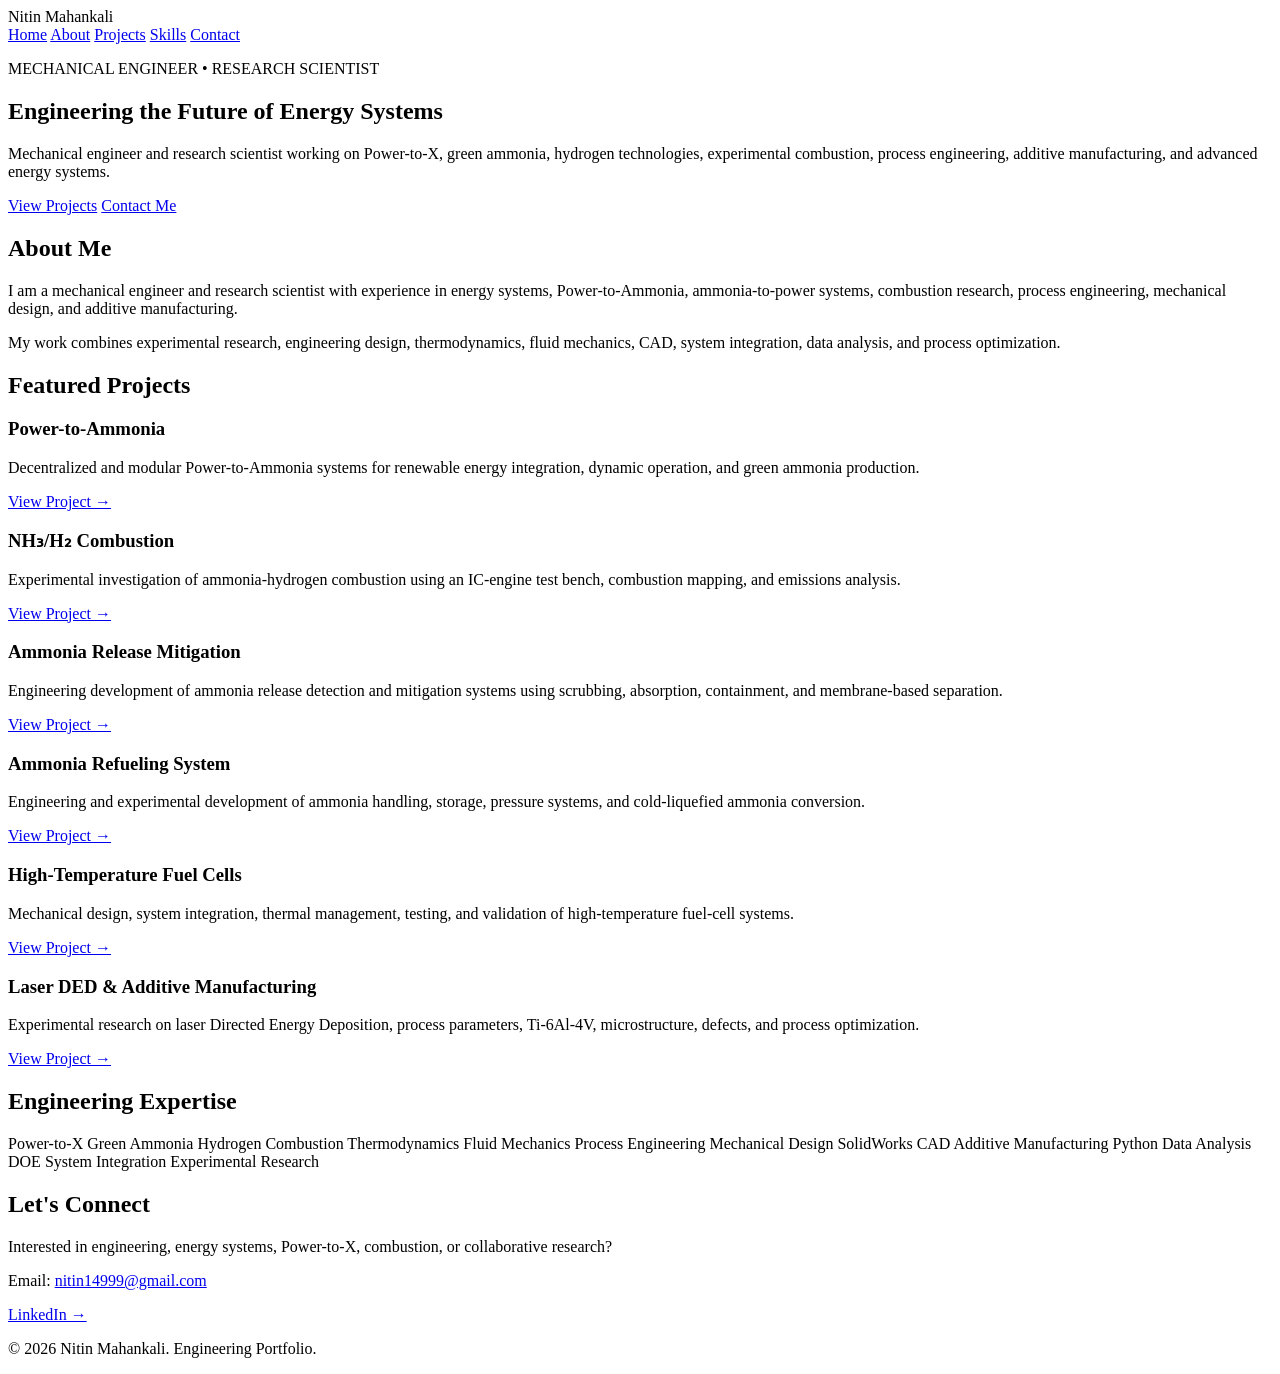
==== index.html @ 30c25d81 "Create index.html for personal engineering portfolio This HTML file serves as a personal portfolio f" ====
<!DOCTYPE html>
<html lang="en">
<head>
    <meta charset="UTF-8">
    <meta name="viewport" content="width=device-width, initial-scale=1.0">

    <title>Nitin Mahankali | Mechanical Engineer</title>

    <link rel="stylesheet" href="style.css">
</head>

<body>

    <!-- Navigation -->
    <nav>
        <div class="logo">Nitin Mahankali</div>

        <div class="nav-links">
            <a href="#home">Home</a>
            <a href="#about">About</a>
            <a href="#projects">Projects</a>
            <a href="#skills">Skills</a>
            <a href="#contact">Contact</a>
        </div>
    </nav>


    <!-- Hero Section -->
    <section id="home" class="hero">

        <div class="hero-text">

            <p class="subtitle">MECHANICAL ENGINEER • RESEARCH SCIENTIST</p>

            <h1>
                Engineering the Future of
                <span>Energy Systems</span>
            </h1>

            <p class="intro">
                Mechanical engineer and research scientist working on
                Power-to-X, green ammonia, hydrogen technologies,
                experimental combustion, process engineering,
                additive manufacturing, and advanced energy systems.
            </p>

            <div class="buttons">
                <a href="#projects" class="button">View Projects</a>
                <a href="#contact" class="button secondary">Contact Me</a>
            </div>

        </div>

    </section>


    <!-- About -->
    <section id="about">

        <h2>About Me</h2>

        <p>
            I am a mechanical engineer and research scientist with
            experience in energy systems, Power-to-Ammonia,
            ammonia-to-power systems, combustion research,
            process engineering, mechanical design, and additive
            manufacturing.
        </p>

        <p>
            My work combines experimental research, engineering
            design, thermodynamics, fluid mechanics, CAD,
            system integration, data analysis, and process
            optimization.
        </p>

    </section>


    <!-- Projects -->
    <section id="projects">

        <h2>Featured Projects</h2>

        <div class="projects-grid">

            <div class="project-card">

                <h3>Power-to-Ammonia</h3>

                <p>
                    Decentralized and modular Power-to-Ammonia
                    systems for renewable energy integration,
                    dynamic operation, and green ammonia production.
                </p>

                <a href="#">View Project →</a>

            </div>


            <div class="project-card">

                <h3>NH₃/H₂ Combustion</h3>

                <p>
                    Experimental investigation of ammonia-hydrogen
                    combustion using an IC-engine test bench,
                    combustion mapping, and emissions analysis.
                </p>

                <a href="#">View Project →</a>

            </div>


            <div class="project-card">

                <h3>Ammonia Release Mitigation</h3>

                <p>
                    Engineering development of ammonia release
                    detection and mitigation systems using
                    scrubbing, absorption, containment, and
                    membrane-based separation.
                </p>

                <a href="#">View Project →</a>

            </div>


            <div class="project-card">

                <h3>Ammonia Refueling System</h3>

                <p>
                    Engineering and experimental development of
                    ammonia handling, storage, pressure systems,
                    and cold-liquefied ammonia conversion.
                </p>

                <a href="#">View Project →</a>

            </div>


            <div class="project-card">

                <h3>High-Temperature Fuel Cells</h3>

                <p>
                    Mechanical design, system integration,
                    thermal management, testing, and validation
                    of high-temperature fuel-cell systems.
                </p>

                <a href="#">View Project →</a>

            </div>


            <div class="project-card">

                <h3>Laser DED & Additive Manufacturing</h3>

                <p>
                    Experimental research on laser Directed Energy
                    Deposition, process parameters, Ti-6Al-4V,
                    microstructure, defects, and process optimization.
                </p>

                <a href="#">View Project →</a>

            </div>

        </div>

    </section>


    <!-- Skills -->
    <section id="skills">

        <h2>Engineering Expertise</h2>

        <div class="skills">

            <span>Power-to-X</span>
            <span>Green Ammonia</span>
            <span>Hydrogen</span>
            <span>Combustion</span>
            <span>Thermodynamics</span>
            <span>Fluid Mechanics</span>
            <span>Process Engineering</span>
            <span>Mechanical Design</span>
            <span>SolidWorks</span>
            <span>CAD</span>
            <span>Additive Manufacturing</span>
            <span>Python</span>
            <span>Data Analysis</span>
            <span>DOE</span>
            <span>System Integration</span>
            <span>Experimental Research</span>

        </div>

    </section>


    <!-- Contact -->
    <section id="contact">

        <h2>Let's Connect</h2>

        <p>
            Interested in engineering, energy systems,
            Power-to-X, combustion, or collaborative research?
        </p>

        <p>
            Email:
            <a href="mailto:nitin14999@gmail.com">
                nitin14999@gmail.com
            </a>
        </p>

        <p>
            <a href="https://www.linkedin.com/" target="_blank">
                LinkedIn →
            </a>
        </p>

    </section>


    <!-- Footer -->
    <footer>

        <p>
            © 2026 Nitin Mahankali. Engineering Portfolio.
        </p>

    </footer>

</body>
</html>
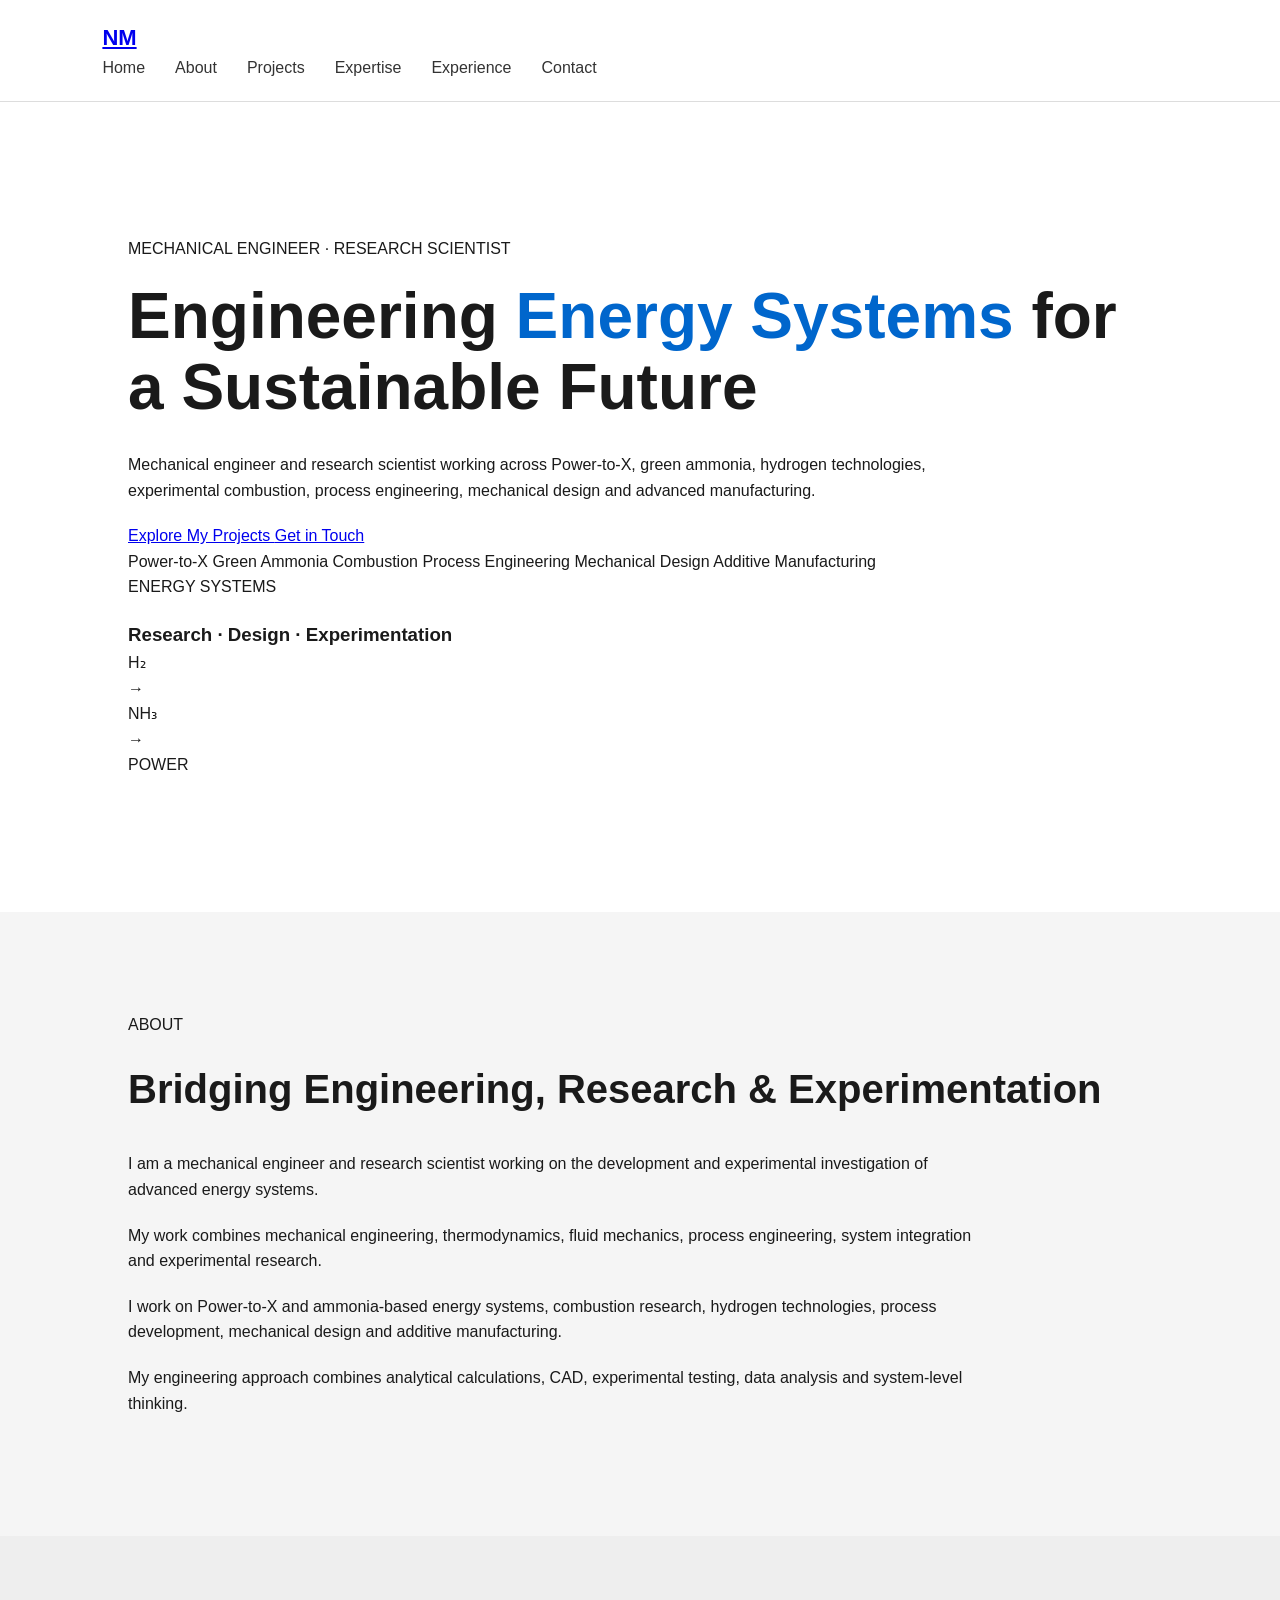
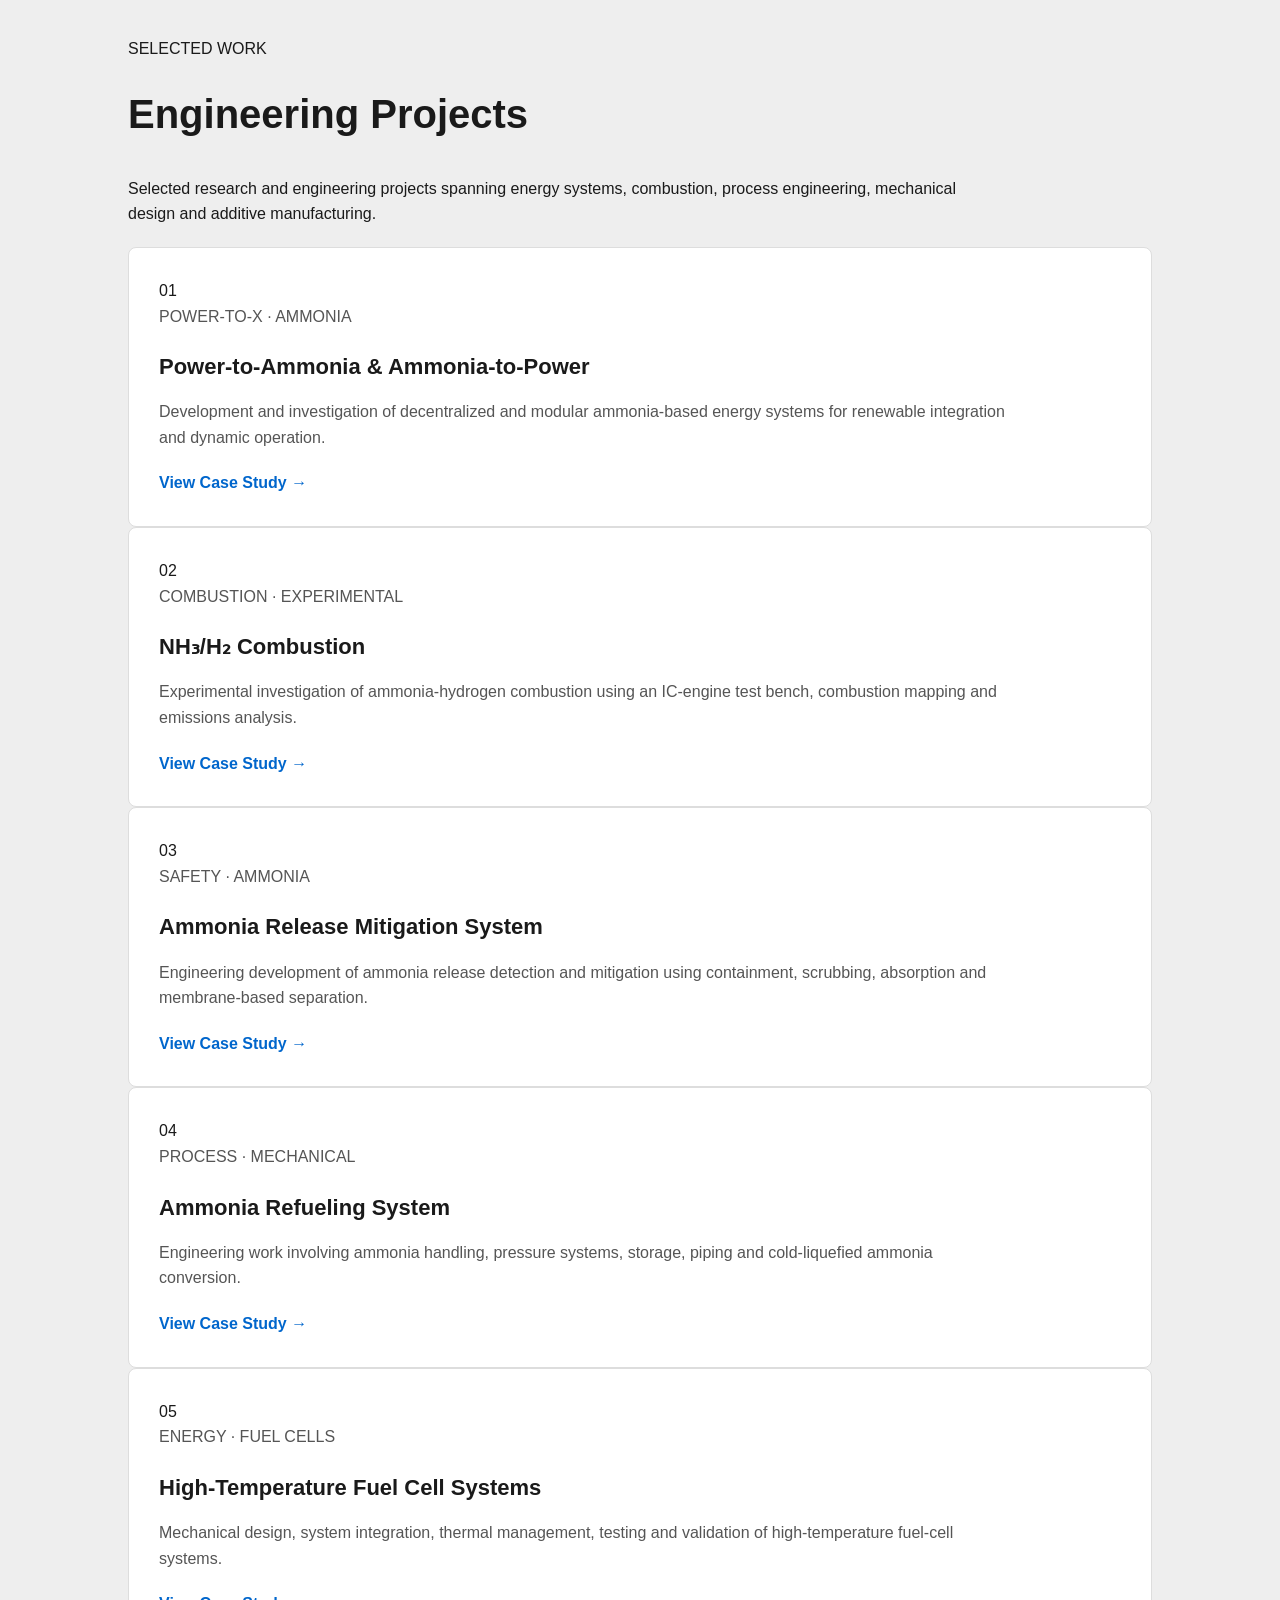
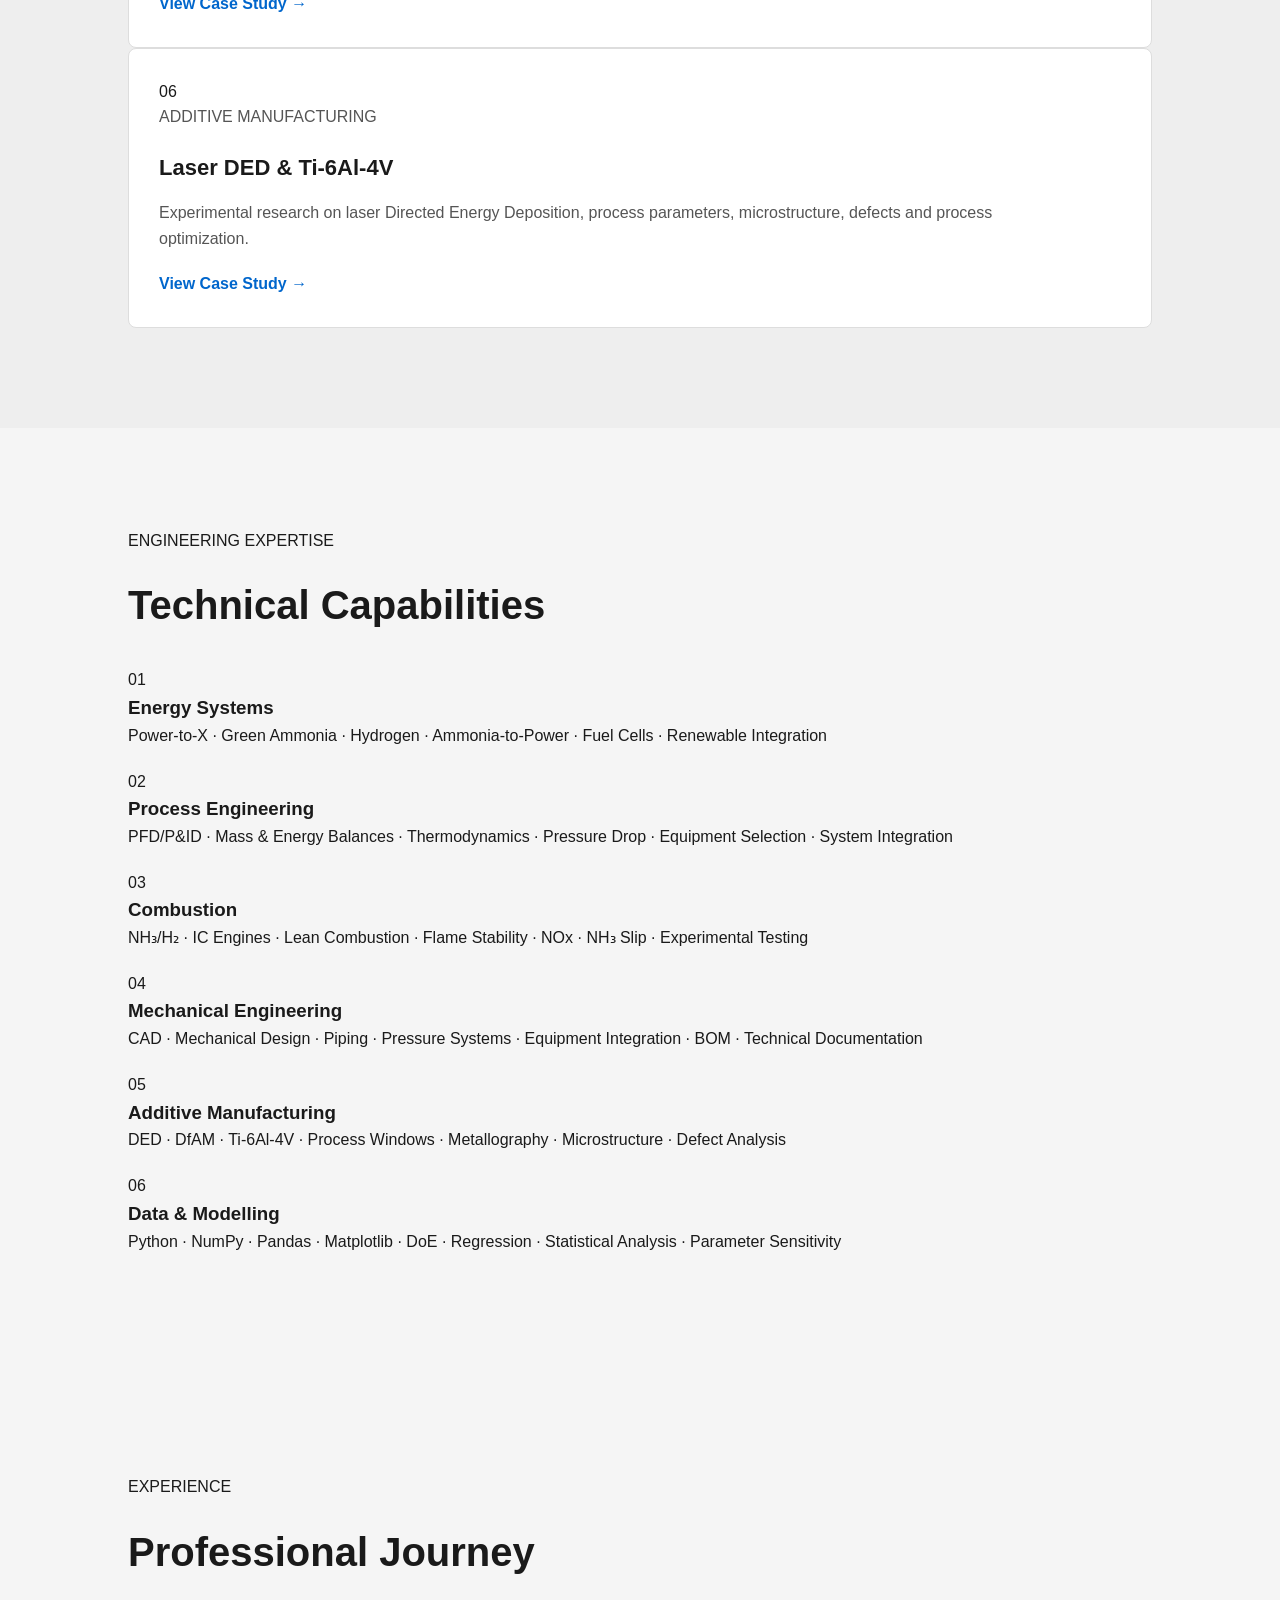
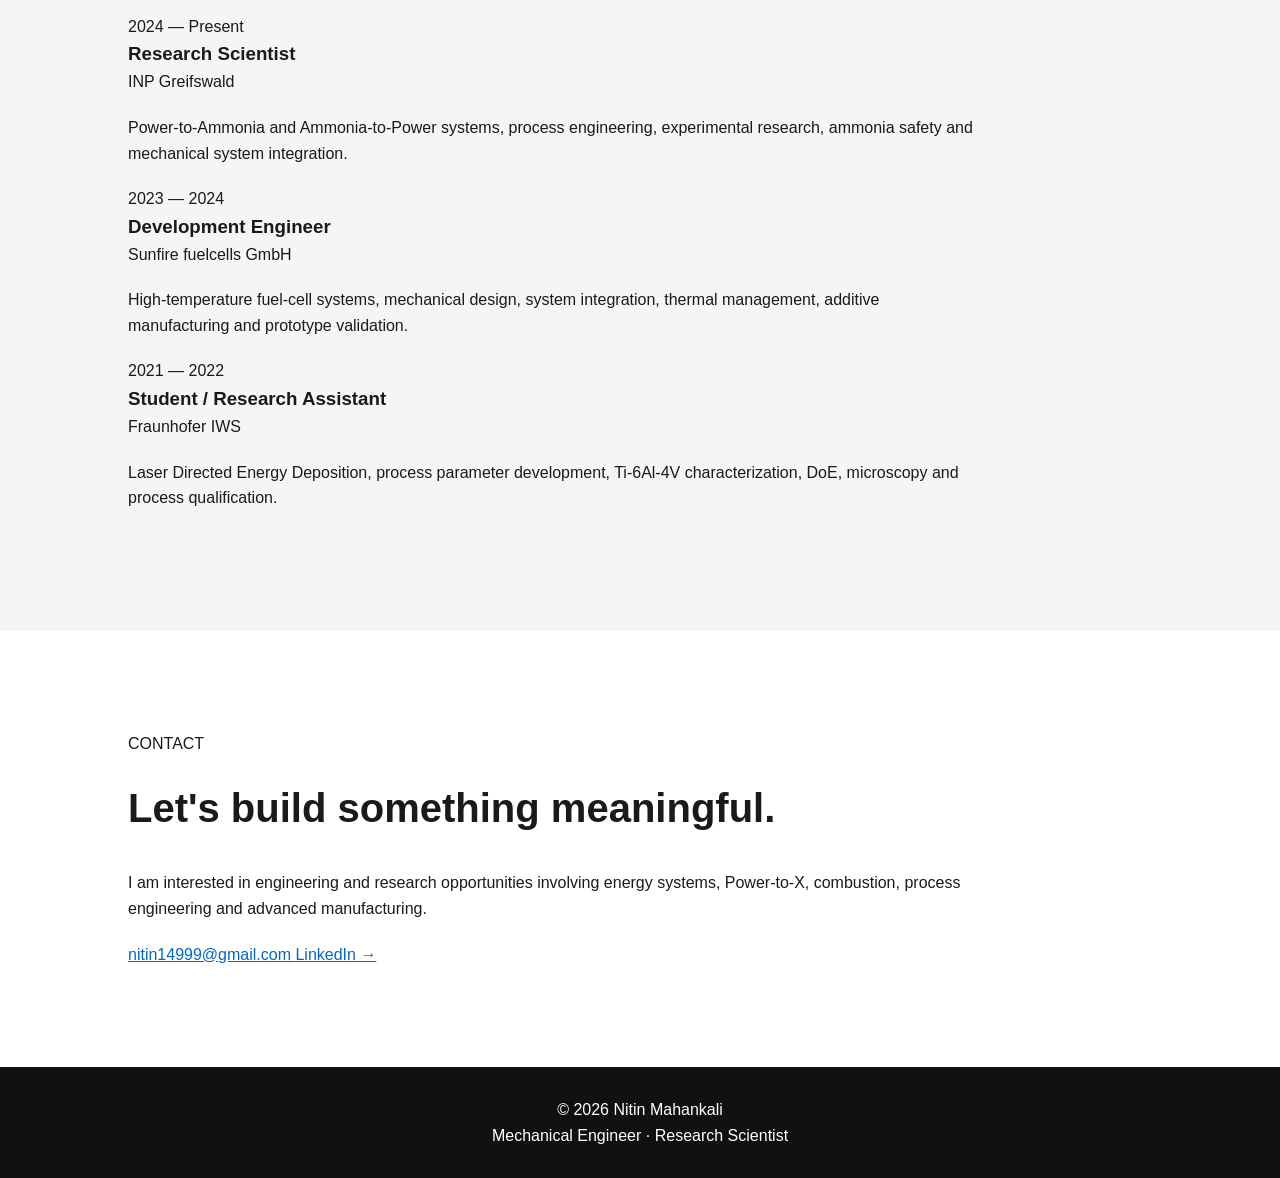
==== commit 737aeddc: "Update index.html with new content and structure" ====
--- a/index.html
+++ b/index.html
@@ -1,247 +1,848 @@
 <!DOCTYPE html>
 <html lang="en">
+
 <head>
+
     <meta charset="UTF-8">
+
     <meta name="viewport" content="width=device-width, initial-scale=1.0">
 
-    <title>Nitin Mahankali | Mechanical Engineer</title>
+    <meta name="description"
+        content="Nitin Mahankali - Mechanical Engineer and Research Scientist specializing in energy systems, Power-to-X, green ammonia, combustion, process engineering and additive manufacturing.">
+
+    <title>Nitin Mahankali | Mechanical Engineer & Research Scientist</title>
 
     <link rel="stylesheet" href="style.css">
+
 </head>
 
+
 <body>
 
-    <!-- Navigation -->
-    <nav>
-        <div class="logo">Nitin Mahankali</div>
+
+<!-- =========================
+     NAVIGATION
+========================= -->
+
+<nav class="navbar">
+
+    <div class="nav-container">
+
+        <a href="#home" class="logo">
+            NM
+        </a>
 
         <div class="nav-links">
+
             <a href="#home">Home</a>
+
             <a href="#about">About</a>
+
             <a href="#projects">Projects</a>
-            <a href="#skills">Skills</a>
+
+            <a href="#expertise">Expertise</a>
+
+            <a href="#experience">Experience</a>
+
             <a href="#contact">Contact</a>
-        </div>
-    </nav>
-
-
-    <!-- Hero Section -->
-    <section id="home" class="hero">
-
-        <div class="hero-text">
-
-            <p class="subtitle">MECHANICAL ENGINEER • RESEARCH SCIENTIST</p>
+
+        </div>
+
+    </div>
+
+</nav>
+
+
+
+<!-- =========================
+     HERO SECTION
+========================= -->
+
+<section id="home" class="hero">
+
+    <div class="hero-container">
+
+
+        <div class="hero-content">
+
+            <p class="eyebrow">
+                MECHANICAL ENGINEER · RESEARCH SCIENTIST
+            </p>
+
 
             <h1>
-                Engineering the Future of
+
+                Engineering
                 <span>Energy Systems</span>
+                for a Sustainable Future
+
             </h1>
 
-            <p class="intro">
-                Mechanical engineer and research scientist working on
+
+            <p class="hero-description">
+
+                Mechanical engineer and research scientist working across
                 Power-to-X, green ammonia, hydrogen technologies,
                 experimental combustion, process engineering,
-                additive manufacturing, and advanced energy systems.
+                mechanical design and advanced manufacturing.
+
             </p>
 
-            <div class="buttons">
-                <a href="#projects" class="button">View Projects</a>
-                <a href="#contact" class="button secondary">Contact Me</a>
-            </div>
-
-        </div>
-
-    </section>
-
-
-    <!-- About -->
-    <section id="about">
-
-        <h2>About Me</h2>
-
-        <p>
-            I am a mechanical engineer and research scientist with
-            experience in energy systems, Power-to-Ammonia,
-            ammonia-to-power systems, combustion research,
-            process engineering, mechanical design, and additive
-            manufacturing.
-        </p>
-
-        <p>
-            My work combines experimental research, engineering
-            design, thermodynamics, fluid mechanics, CAD,
-            system integration, data analysis, and process
-            optimization.
-        </p>
-
-    </section>
-
-
-    <!-- Projects -->
-    <section id="projects">
-
-        <h2>Featured Projects</h2>
-
-        <div class="projects-grid">
-
-            <div class="project-card">
-
-                <h3>Power-to-Ammonia</h3>
-
-                <p>
-                    Decentralized and modular Power-to-Ammonia
-                    systems for renewable energy integration,
-                    dynamic operation, and green ammonia production.
-                </p>
-
-                <a href="#">View Project →</a>
-
-            </div>
-
-
-            <div class="project-card">
-
-                <h3>NH₃/H₂ Combustion</h3>
-
-                <p>
+
+            <div class="hero-buttons">
+
+                <a href="#projects" class="btn btn-primary">
+                    Explore My Projects
+                </a>
+
+
+                <a href="#contact" class="btn btn-outline">
+                    Get in Touch
+                </a>
+
+            </div>
+
+
+            <div class="hero-tags">
+
+                <span>Power-to-X</span>
+
+                <span>Green Ammonia</span>
+
+                <span>Combustion</span>
+
+                <span>Process Engineering</span>
+
+                <span>Mechanical Design</span>
+
+                <span>Additive Manufacturing</span>
+
+            </div>
+
+        </div>
+
+
+
+        <div class="hero-visual">
+
+            <div class="engineering-card">
+
+                <div class="card-line"></div>
+
+                <p>
+                    ENERGY SYSTEMS
+                </p>
+
+                <h3>
+                    Research · Design · Experimentation
+                </h3>
+
+                <div class="system-diagram">
+
+                    <div>H₂</div>
+
+                    <div class="arrow">→</div>
+
+                    <div>NH₃</div>
+
+                    <div class="arrow">→</div>
+
+                    <div>POWER</div>
+
+                </div>
+
+            </div>
+
+        </div>
+
+
+    </div>
+
+</section>
+
+
+
+<!-- =========================
+     ABOUT SECTION
+========================= -->
+
+<section id="about" class="section about">
+
+    <div class="section-container">
+
+
+        <div class="section-heading">
+
+            <p class="eyebrow">
+                ABOUT
+            </p>
+
+            <h2>
+                Bridging Engineering,
+                Research & Experimentation
+            </h2>
+
+        </div>
+
+
+        <div class="about-grid">
+
+
+            <div>
+
+                <p class="large-text">
+
+                    I am a mechanical engineer and research scientist
+                    working on the development and experimental
+                    investigation of advanced energy systems.
+
+                </p>
+
+            </div>
+
+
+            <div>
+
+                <p>
+
+                    My work combines mechanical engineering,
+                    thermodynamics, fluid mechanics, process engineering,
+                    system integration and experimental research.
+
+                </p>
+
+
+                <p>
+
+                    I work on Power-to-X and ammonia-based energy
+                    systems, combustion research, hydrogen technologies,
+                    process development, mechanical design and
+                    additive manufacturing.
+
+                </p>
+
+
+                <p>
+
+                    My engineering approach combines analytical
+                    calculations, CAD, experimental testing,
+                    data analysis and system-level thinking.
+
+                </p>
+
+            </div>
+
+        </div>
+
+    </div>
+
+</section>
+
+
+
+<!-- =========================
+     PROJECTS
+========================= -->
+
+<section id="projects" class="section projects">
+
+    <div class="section-container">
+
+
+        <div class="section-heading">
+
+            <p class="eyebrow">
+                SELECTED WORK
+            </p>
+
+            <h2>
+                Engineering Projects
+            </h2>
+
+            <p>
+
+                Selected research and engineering projects spanning
+                energy systems, combustion, process engineering,
+                mechanical design and additive manufacturing.
+
+            </p>
+
+        </div>
+
+
+
+        <div class="project-grid">
+
+
+            <!-- PROJECT 1 -->
+
+            <article class="project-card">
+
+                <div class="project-number">
+                    01
+                </div>
+
+                <p class="project-category">
+                    POWER-TO-X · AMMONIA
+                </p>
+
+                <h3>
+                    Power-to-Ammonia &
+                    Ammonia-to-Power
+                </h3>
+
+                <p>
+
+                    Development and investigation of decentralized
+                    and modular ammonia-based energy systems for
+                    renewable integration and dynamic operation.
+
+                </p>
+
+                <a href="projects/power-to-ammonia.html">
+
+                    View Case Study →
+
+                </a>
+
+            </article>
+
+
+
+            <!-- PROJECT 2 -->
+
+            <article class="project-card">
+
+                <div class="project-number">
+                    02
+                </div>
+
+                <p class="project-category">
+                    COMBUSTION · EXPERIMENTAL
+                </p>
+
+                <h3>
+                    NH₃/H₂ Combustion
+                </h3>
+
+                <p>
+
                     Experimental investigation of ammonia-hydrogen
                     combustion using an IC-engine test bench,
-                    combustion mapping, and emissions analysis.
-                </p>
-
-                <a href="#">View Project →</a>
-
-            </div>
-
-
-            <div class="project-card">
-
-                <h3>Ammonia Release Mitigation</h3>
-
-                <p>
+                    combustion mapping and emissions analysis.
+
+                </p>
+
+                <a href="projects/nh3-h2-combustion.html">
+
+                    View Case Study →
+
+                </a>
+
+            </article>
+
+
+
+            <!-- PROJECT 3 -->
+
+            <article class="project-card">
+
+                <div class="project-number">
+                    03
+                </div>
+
+                <p class="project-category">
+                    SAFETY · AMMONIA
+                </p>
+
+                <h3>
+                    Ammonia Release
+                    Mitigation System
+                </h3>
+
+                <p>
+
                     Engineering development of ammonia release
-                    detection and mitigation systems using
-                    scrubbing, absorption, containment, and
-                    membrane-based separation.
-                </p>
-
-                <a href="#">View Project →</a>
-
-            </div>
-
-
-            <div class="project-card">
-
-                <h3>Ammonia Refueling System</h3>
-
-                <p>
-                    Engineering and experimental development of
-                    ammonia handling, storage, pressure systems,
-                    and cold-liquefied ammonia conversion.
-                </p>
-
-                <a href="#">View Project →</a>
-
-            </div>
-
-
-            <div class="project-card">
-
-                <h3>High-Temperature Fuel Cells</h3>
-
-                <p>
+                    detection and mitigation using containment,
+                    scrubbing, absorption and membrane-based
+                    separation.
+
+                </p>
+
+                <a href="projects/ammonia-mitigation.html">
+
+                    View Case Study →
+
+                </a>
+
+            </article>
+
+
+
+            <!-- PROJECT 4 -->
+
+            <article class="project-card">
+
+                <div class="project-number">
+                    04
+                </div>
+
+                <p class="project-category">
+                    PROCESS · MECHANICAL
+                </p>
+
+                <h3>
+                    Ammonia Refueling
+                    System
+                </h3>
+
+                <p>
+
+                    Engineering work involving ammonia handling,
+                    pressure systems, storage, piping and
+                    cold-liquefied ammonia conversion.
+
+                </p>
+
+                <a href="projects/ammonia-refueling.html">
+
+                    View Case Study →
+
+                </a>
+
+            </article>
+
+
+
+            <!-- PROJECT 5 -->
+
+            <article class="project-card">
+
+                <div class="project-number">
+                    05
+                </div>
+
+                <p class="project-category">
+                    ENERGY · FUEL CELLS
+                </p>
+
+                <h3>
+                    High-Temperature
+                    Fuel Cell Systems
+                </h3>
+
+                <p>
+
                     Mechanical design, system integration,
-                    thermal management, testing, and validation
+                    thermal management, testing and validation
                     of high-temperature fuel-cell systems.
-                </p>
-
-                <a href="#">View Project →</a>
-
-            </div>
-
-
-            <div class="project-card">
-
-                <h3>Laser DED & Additive Manufacturing</h3>
-
-                <p>
+
+                </p>
+
+                <a href="projects/fuel-cell.html">
+
+                    View Case Study →
+
+                </a>
+
+            </article>
+
+
+
+            <!-- PROJECT 6 -->
+
+            <article class="project-card">
+
+                <div class="project-number">
+                    06
+                </div>
+
+                <p class="project-category">
+                    ADDITIVE MANUFACTURING
+                </p>
+
+                <h3>
+                    Laser DED &
+                    Ti-6Al-4V
+                </h3>
+
+                <p>
+
                     Experimental research on laser Directed Energy
-                    Deposition, process parameters, Ti-6Al-4V,
-                    microstructure, defects, and process optimization.
-                </p>
-
-                <a href="#">View Project →</a>
-
-            </div>
-
-        </div>
-
-    </section>
-
-
-    <!-- Skills -->
-    <section id="skills">
-
-        <h2>Engineering Expertise</h2>
-
-        <div class="skills">
-
-            <span>Power-to-X</span>
-            <span>Green Ammonia</span>
-            <span>Hydrogen</span>
-            <span>Combustion</span>
-            <span>Thermodynamics</span>
-            <span>Fluid Mechanics</span>
-            <span>Process Engineering</span>
-            <span>Mechanical Design</span>
-            <span>SolidWorks</span>
-            <span>CAD</span>
-            <span>Additive Manufacturing</span>
-            <span>Python</span>
-            <span>Data Analysis</span>
-            <span>DOE</span>
-            <span>System Integration</span>
-            <span>Experimental Research</span>
-
-        </div>
-
-    </section>
-
-
-    <!-- Contact -->
-    <section id="contact">
-
-        <h2>Let's Connect</h2>
+                    Deposition, process parameters, microstructure,
+                    defects and process optimization.
+
+                </p>
+
+                <a href="projects/laser-ded.html">
+
+                    View Case Study →
+
+                </a>
+
+            </article>
+
+
+        </div>
+
+    </div>
+
+</section>
+
+
+
+<!-- =========================
+     EXPERTISE
+========================= -->
+
+<section id="expertise" class="section expertise">
+
+    <div class="section-container">
+
+
+        <div class="section-heading">
+
+            <p class="eyebrow">
+                ENGINEERING EXPERTISE
+            </p>
+
+            <h2>
+                Technical Capabilities
+            </h2>
+
+        </div>
+
+
+
+        <div class="expertise-grid">
+
+
+            <div class="expertise-card">
+
+                <span>01</span>
+
+                <h3>
+                    Energy Systems
+                </h3>
+
+                <p>
+
+                    Power-to-X · Green Ammonia · Hydrogen ·
+                    Ammonia-to-Power · Fuel Cells ·
+                    Renewable Integration
+
+                </p>
+
+            </div>
+
+
+
+            <div class="expertise-card">
+
+                <span>02</span>
+
+                <h3>
+                    Process Engineering
+                </h3>
+
+                <p>
+
+                    PFD/P&ID · Mass & Energy Balances ·
+                    Thermodynamics · Pressure Drop ·
+                    Equipment Selection · System Integration
+
+                </p>
+
+            </div>
+
+
+
+            <div class="expertise-card">
+
+                <span>03</span>
+
+                <h3>
+                    Combustion
+                </h3>
+
+                <p>
+
+                    NH₃/H₂ · IC Engines · Lean Combustion ·
+                    Flame Stability · NOx · NH₃ Slip ·
+                    Experimental Testing
+
+                </p>
+
+            </div>
+
+
+
+            <div class="expertise-card">
+
+                <span>04</span>
+
+                <h3>
+                    Mechanical Engineering
+                </h3>
+
+                <p>
+
+                    CAD · Mechanical Design · Piping ·
+                    Pressure Systems · Equipment Integration ·
+                    BOM · Technical Documentation
+
+                </p>
+
+            </div>
+
+
+
+            <div class="expertise-card">
+
+                <span>05</span>
+
+                <h3>
+                    Additive Manufacturing
+                </h3>
+
+                <p>
+
+                    DED · DfAM · Ti-6Al-4V · Process Windows ·
+                    Metallography · Microstructure · Defect Analysis
+
+                </p>
+
+            </div>
+
+
+
+            <div class="expertise-card">
+
+                <span>06</span>
+
+                <h3>
+                    Data & Modelling
+                </h3>
+
+                <p>
+
+                    Python · NumPy · Pandas · Matplotlib ·
+                    DoE · Regression · Statistical Analysis ·
+                    Parameter Sensitivity
+
+                </p>
+
+            </div>
+
+
+        </div>
+
+    </div>
+
+</section>
+
+
+
+<!-- =========================
+     EXPERIENCE
+========================= -->
+
+<section id="experience" class="section experience">
+
+    <div class="section-container">
+
+
+        <div class="section-heading">
+
+            <p class="eyebrow">
+                EXPERIENCE
+            </p>
+
+            <h2>
+                Professional Journey
+            </h2>
+
+        </div>
+
+
+
+        <div class="timeline">
+
+
+            <div class="timeline-item">
+
+                <div class="timeline-year">
+                    2024 — Present
+                </div>
+
+                <div>
+
+                    <h3>
+                        Research Scientist
+                    </h3>
+
+                    <p class="company">
+                        INP Greifswald
+                    </p>
+
+                    <p>
+
+                        Power-to-Ammonia and Ammonia-to-Power
+                        systems, process engineering, experimental
+                        research, ammonia safety and mechanical
+                        system integration.
+
+                    </p>
+
+                </div>
+
+            </div>
+
+
+
+            <div class="timeline-item">
+
+                <div class="timeline-year">
+                    2023 — 2024
+                </div>
+
+                <div>
+
+                    <h3>
+                        Development Engineer
+                    </h3>
+
+                    <p class="company">
+                        Sunfire fuelcells GmbH
+                    </p>
+
+                    <p>
+
+                        High-temperature fuel-cell systems,
+                        mechanical design, system integration,
+                        thermal management, additive manufacturing
+                        and prototype validation.
+
+                    </p>
+
+                </div>
+
+            </div>
+
+
+
+            <div class="timeline-item">
+
+                <div class="timeline-year">
+                    2021 — 2022
+                </div>
+
+                <div>
+
+                    <h3>
+                        Student / Research Assistant
+                    </h3>
+
+                    <p class="company">
+                        Fraunhofer IWS
+                    </p>
+
+                    <p>
+
+                        Laser Directed Energy Deposition,
+                        process parameter development,
+                        Ti-6Al-4V characterization, DoE,
+                        microscopy and process qualification.
+
+                    </p>
+
+                </div>
+
+            </div>
+
+
+        </div>
+
+    </div>
+
+</section>
+
+
+
+<!-- =========================
+     CONTACT
+========================= -->
+
+<section id="contact" class="section contact">
+
+    <div class="section-container">
+
+
+        <p class="eyebrow">
+            CONTACT
+        </p>
+
+
+        <h2>
+            Let's build something
+            meaningful.
+        </h2>
+
 
         <p>
-            Interested in engineering, energy systems,
-            Power-to-X, combustion, or collaborative research?
+
+            I am interested in engineering and research
+            opportunities involving energy systems,
+            Power-to-X, combustion, process engineering
+            and advanced manufacturing.
+
         </p>
 
+
+        <div class="contact-links">
+
+            <a href="mailto:nitin14999@gmail.com">
+
+                nitin14999@gmail.com
+
+            </a>
+
+
+            <a href="https://www.linkedin.com/" target="https://_www.linkedin.com/in/nitinmahankali14999">
+
+                LinkedIn →
+
+            </a>
+
+        </div>
+
+    </div>
+
+</section>
+
+
+
+<!-- =========================
+     FOOTER
+========================= -->
+
+<footer>
+
+    <div class="footer-container">
+
         <p>
-            Email:
-            <a href="mailto:nitin14999@gmail.com">
-                nitin14999@gmail.com
-            </a>
+            © 2026 Nitin Mahankali
         </p>
 
         <p>
-            <a href="https://www.linkedin.com/" target="_blank">
-                LinkedIn →
-            </a>
+            Mechanical Engineer · Research Scientist
         </p>
 
-    </section>
-
-
-    <!-- Footer -->
-    <footer>
-
-        <p>
-            © 2026 Nitin Mahankali. Engineering Portfolio.
-        </p>
-
-    </footer>
+    </div>
+
+</footer>
+
 
 </body>
+
 </html>
--- a/style.css
+++ b/style.css
@@ -0,0 +1,265 @@
+* {
+    margin: 0;
+    padding: 0;
+    box-sizing: border-box;
+}
+
+html {
+    scroll-behavior: smooth;
+}
+
+body {
+    font-family: Arial, Helvetica, sans-serif;
+    background: #f5f5f5;
+    color: #1a1a1a;
+    line-height: 1.6;
+}
+
+
+/* Navigation */
+
+nav {
+    display: flex;
+    justify-content: space-between;
+    align-items: center;
+
+    padding: 20px 8%;
+
+    background: white;
+
+    position: sticky;
+    top: 0;
+
+    z-index: 1000;
+
+    border-bottom: 1px solid #ddd;
+}
+
+.logo {
+    font-size: 22px;
+    font-weight: bold;
+}
+
+.nav-links {
+    display: flex;
+    gap: 30px;
+}
+
+.nav-links a {
+    text-decoration: none;
+    color: #333;
+    font-weight: 500;
+}
+
+.nav-links a:hover {
+    color: #0066cc;
+}
+
+
+/* Hero */
+
+.hero {
+    min-height: 90vh;
+
+    display: flex;
+    align-items: center;
+
+    padding: 80px 10%;
+
+    background: white;
+}
+
+.hero-text {
+    max-width: 850px;
+}
+
+.subtitle {
+    font-size: 14px;
+    letter-spacing: 2px;
+    font-weight: bold;
+    margin-bottom: 20px;
+}
+
+h1 {
+    font-size: 64px;
+    line-height: 1.1;
+    margin-bottom: 30px;
+}
+
+h1 span {
+    color: #0066cc;
+}
+
+.intro {
+    font-size: 20px;
+    max-width: 750px;
+    color: #555;
+}
+
+.buttons {
+    margin-top: 35px;
+    display: flex;
+    gap: 15px;
+}
+
+.button {
+    display: inline-block;
+
+    padding: 13px 25px;
+
+    background: #0066cc;
+    color: white;
+
+    text-decoration: none;
+
+    border-radius: 5px;
+}
+
+.button:hover {
+    opacity: 0.85;
+}
+
+.button.secondary {
+    background: white;
+    color: #0066cc;
+
+    border: 1px solid #0066cc;
+}
+
+
+/* Sections */
+
+section {
+    padding: 100px 10%;
+}
+
+section h2 {
+    font-size: 40px;
+    margin-bottom: 30px;
+}
+
+section p {
+    max-width: 850px;
+    margin-bottom: 20px;
+}
+
+
+/* Projects */
+
+#projects {
+    background: #eeeeee;
+}
+
+.projects-grid {
+    display: grid;
+
+    grid-template-columns: repeat(3, 1fr);
+
+    gap: 25px;
+}
+
+.project-card {
+    background: white;
+
+    padding: 30px;
+
+    border-radius: 8px;
+
+    border: 1px solid #ddd;
+
+    transition: transform 0.2s;
+}
+
+.project-card:hover {
+    transform: translateY(-5px);
+}
+
+.project-card h3 {
+    margin-bottom: 15px;
+    font-size: 22px;
+}
+
+.project-card p {
+    color: #555;
+}
+
+.project-card a {
+    text-decoration: none;
+    color: #0066cc;
+    font-weight: bold;
+}
+
+
+/* Skills */
+
+.skills {
+    display: flex;
+
+    flex-wrap: wrap;
+
+    gap: 12px;
+}
+
+.skills span {
+    padding: 10px 18px;
+
+    background: white;
+
+    border: 1px solid #ddd;
+
+    border-radius: 20px;
+}
+
+
+/* Contact */
+
+#contact {
+    background: white;
+}
+
+#contact a {
+    color: #0066cc;
+}
+
+
+/* Footer */
+
+footer {
+    text-align: center;
+
+    padding: 30px;
+
+    background: #111;
+
+    color: white;
+}
+
+
+/* Mobile */
+
+@media (max-width: 800px) {
+
+    nav {
+        flex-direction: column;
+        gap: 15px;
+    }
+
+    .nav-links {
+        gap: 15px;
+        flex-wrap: wrap;
+        justify-content: center;
+    }
+
+    h1 {
+        font-size: 42px;
+    }
+
+    .projects-grid {
+        grid-template-columns: 1fr;
+    }
+
+    section {
+        padding: 70px 7%;
+    }
+
+}
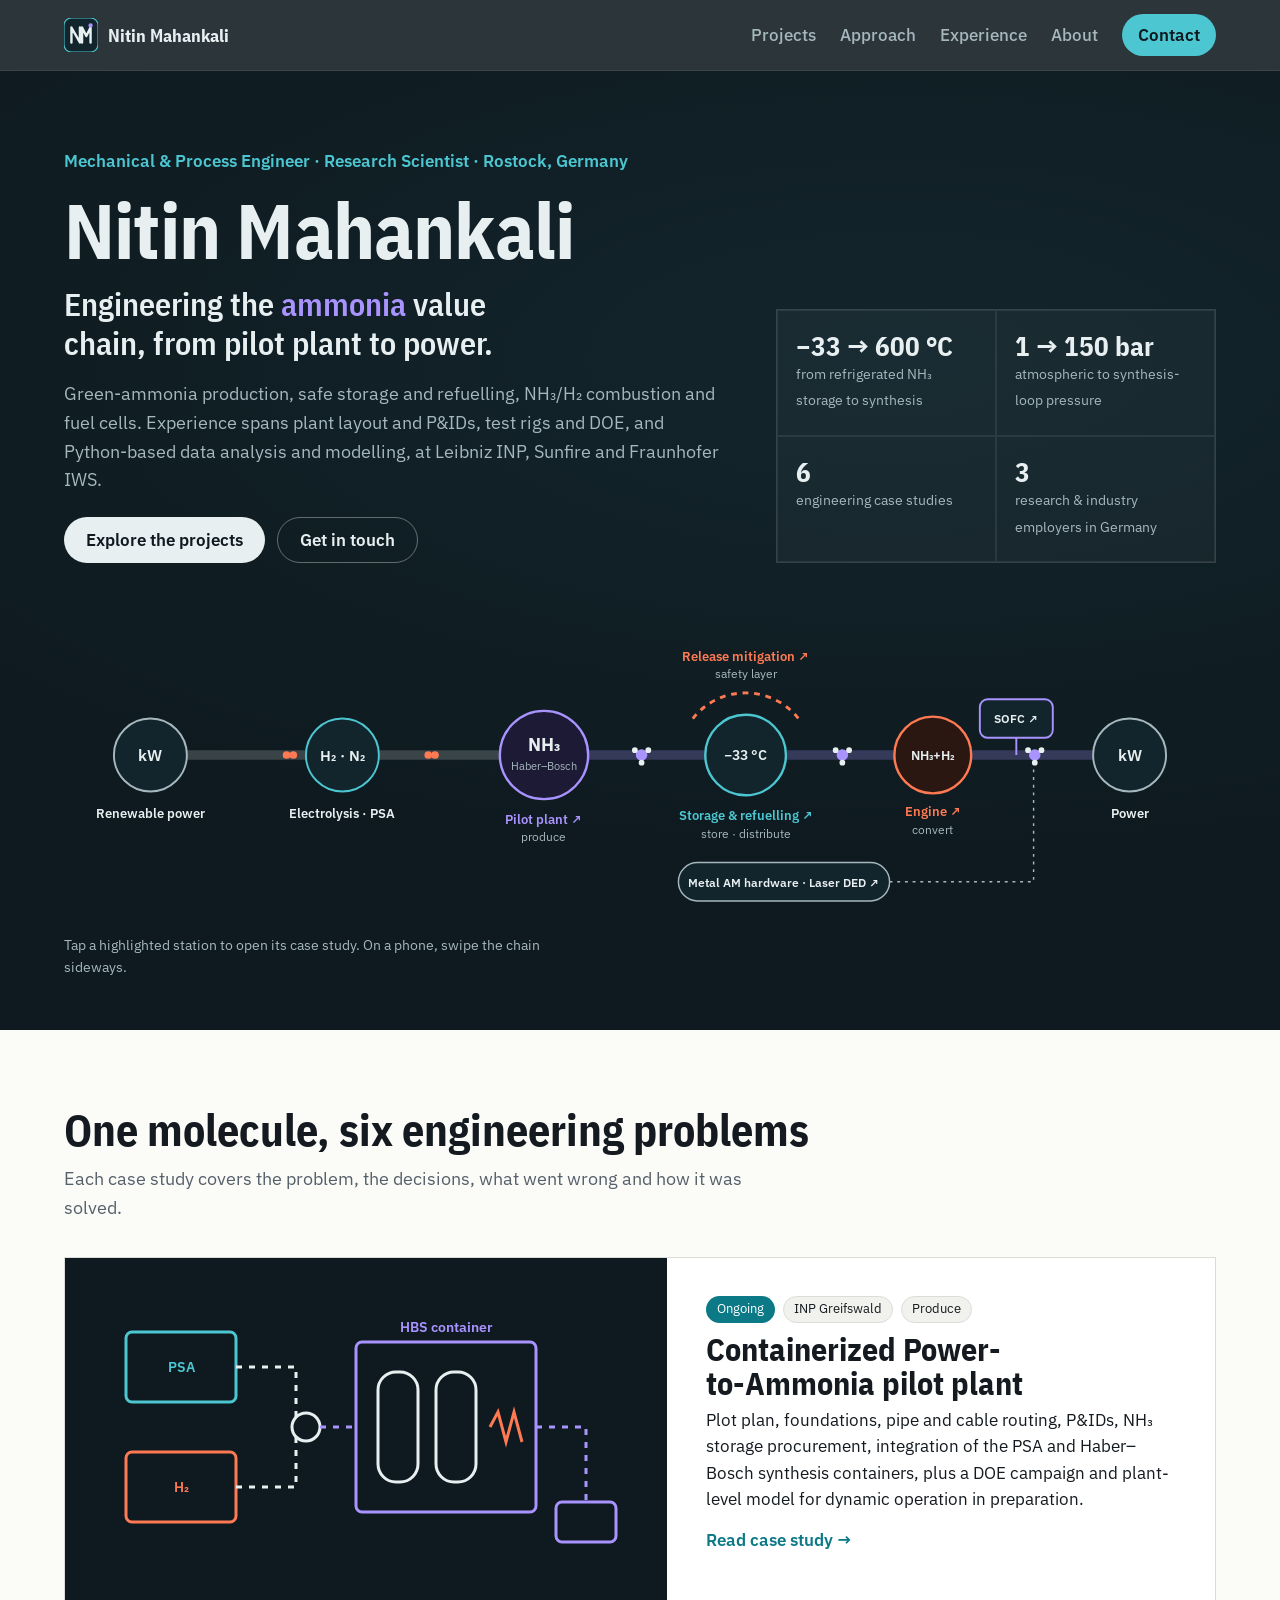
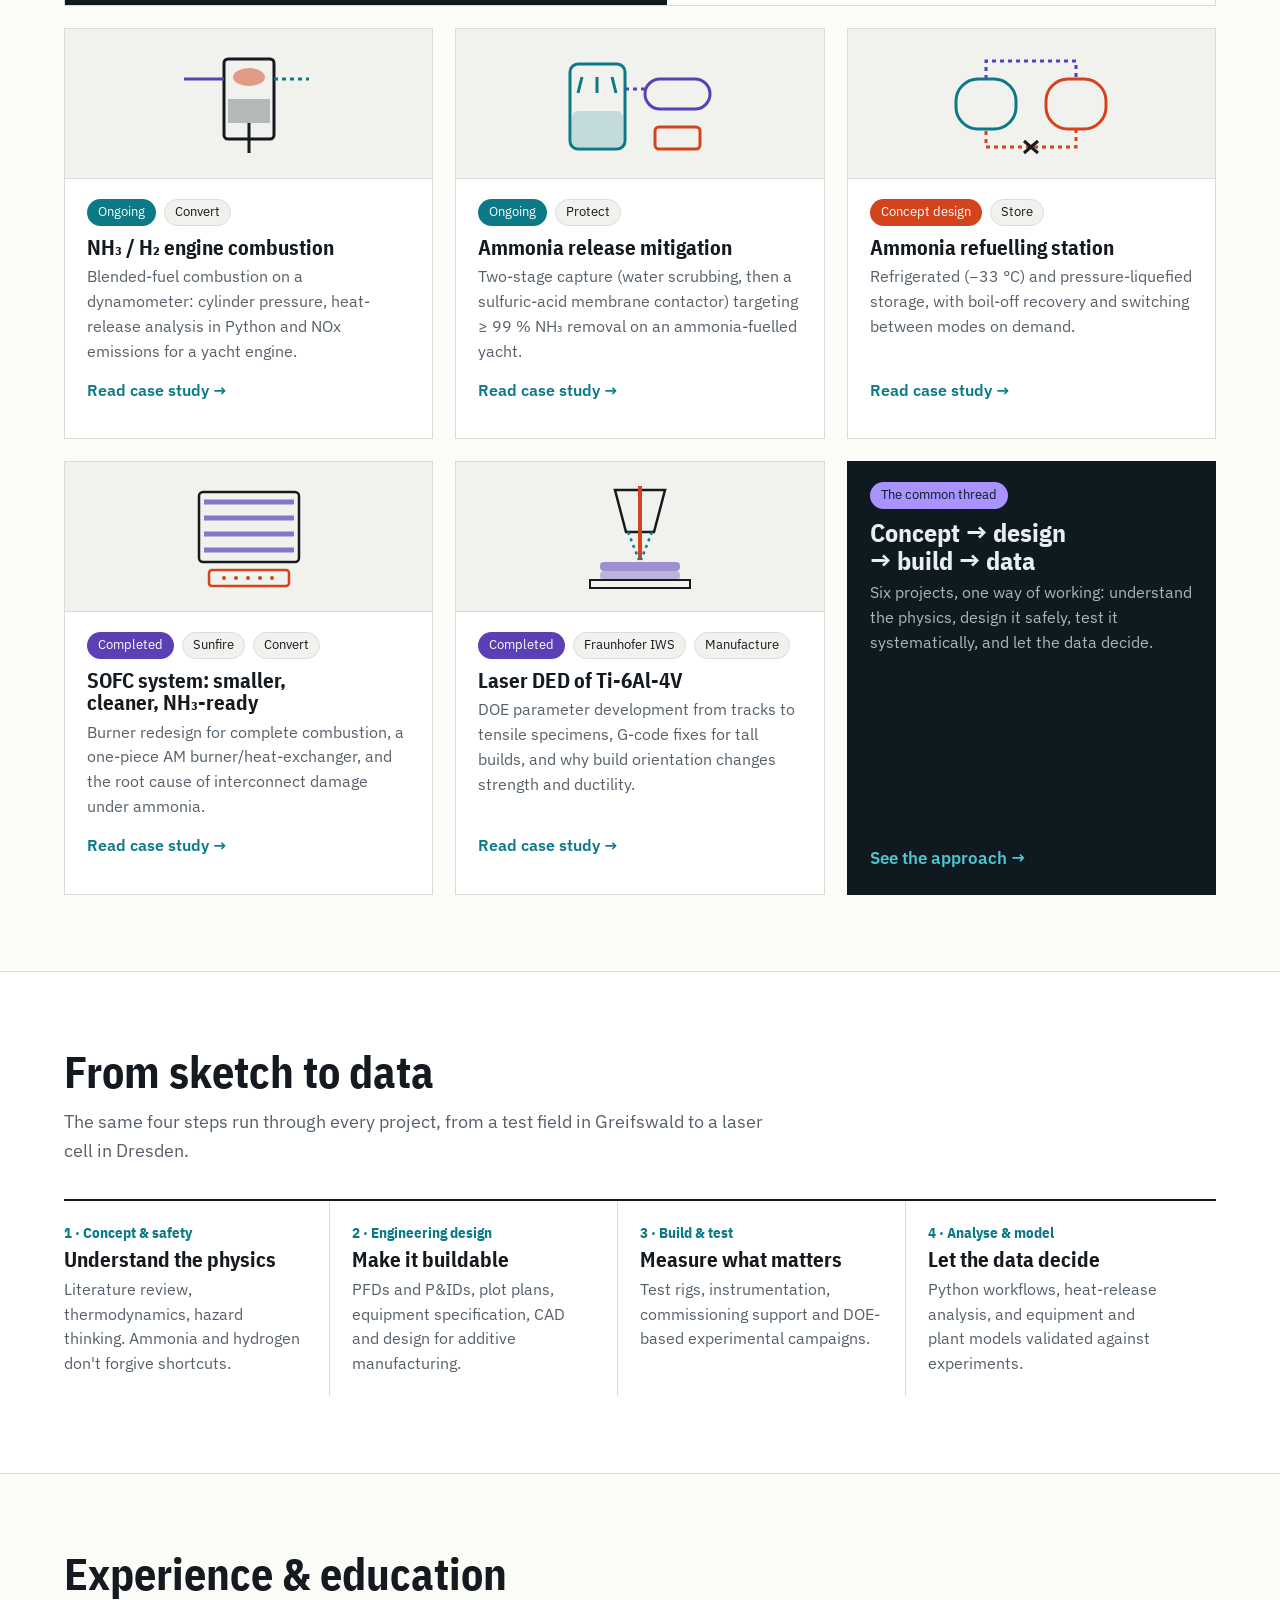
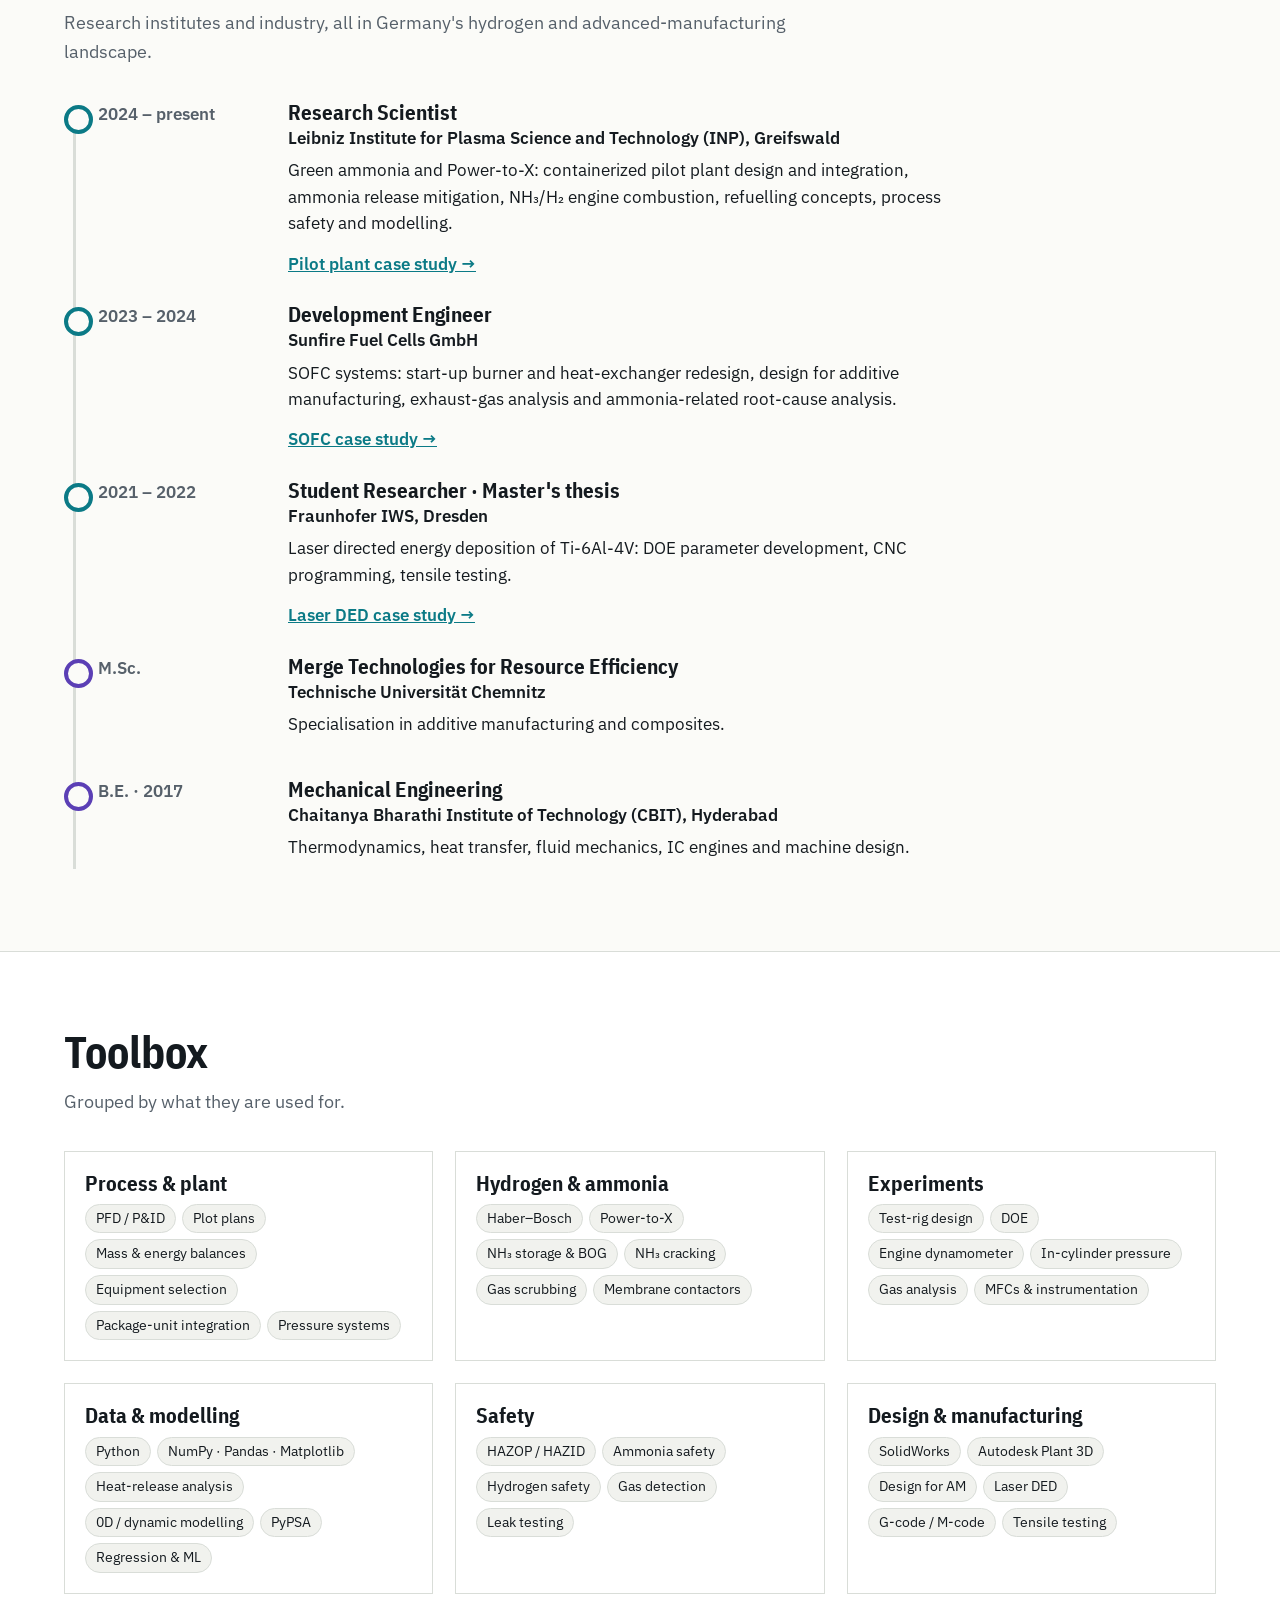
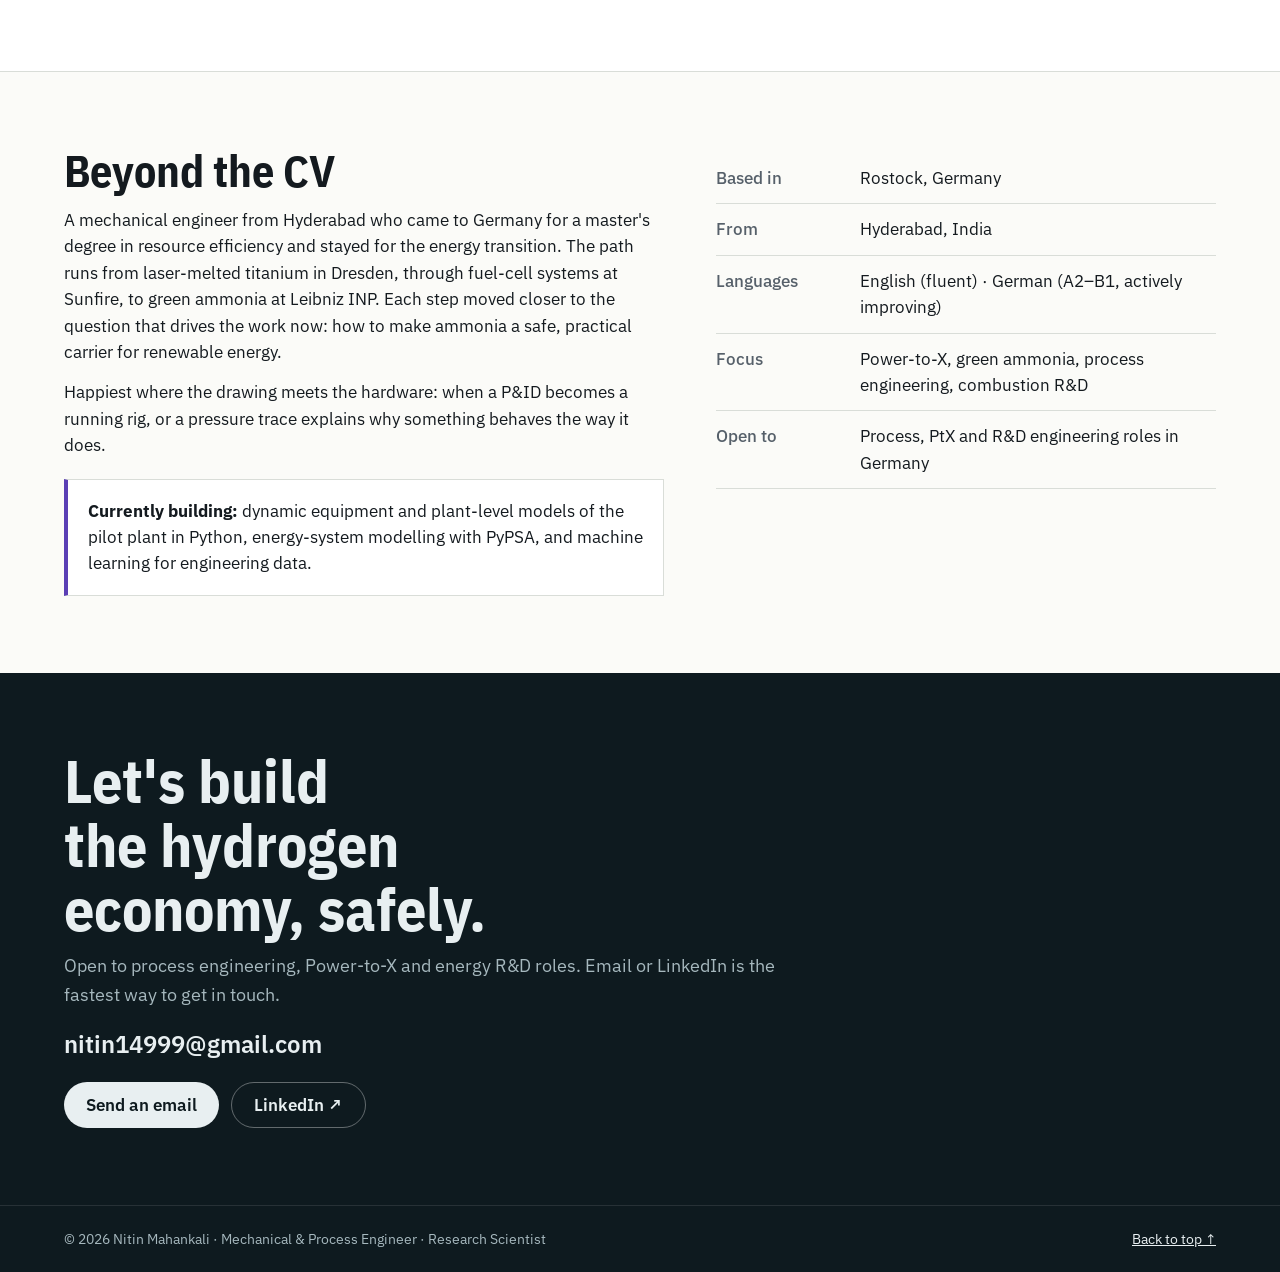
==== commit 33b2f580: "Update print statement from 'Hello' to 'Goodbye'" ====
--- a/index.html
+++ b/index.html
@@ -1,848 +1,355 @@
 <!DOCTYPE html>
 <html lang="en">
-
 <head>
-
-    <meta charset="UTF-8">
-
-    <meta name="viewport" content="width=device-width, initial-scale=1.0">
-
-    <meta name="description"
-        content="Nitin Mahankali - Mechanical Engineer and Research Scientist specializing in energy systems, Power-to-X, green ammonia, combustion, process engineering and additive manufacturing.">
-
-    <title>Nitin Mahankali | Mechanical Engineer & Research Scientist</title>
-
-    <link rel="stylesheet" href="style.css">
-
+<meta charset="utf-8">
+<meta name="viewport" content="width=device-width, initial-scale=1">
+<title>Nitin Mahankali | Mechanical &amp; Process Engineer · Research Scientist</title>
+<meta name="description" content="Nitin Mahankali: mechanical and process engineer working across the ammonia value chain: Power-to-Ammonia pilot plants, NH₃/H₂ combustion, ammonia safety, refuelling, SOFC systems and metal additive manufacturing.">
+<meta property="og:title" content="Nitin Mahankali | Engineering the ammonia value chain">
+<meta property="og:description" content="Six engineering case studies, from a containerized Haber–Bosch pilot plant to NH₃/H₂ engines and SOFC systems.">
+<link rel="icon" href="data:image/svg+xml,%3Csvg xmlns='http://www.w3.org/2000/svg' viewBox='0 0 64 64'%3E%3Crect width='64' height='64' rx='14' fill='%230e1a1f'/%3E%3Cpath d='M14 46V18l16 28V18M34 46V18l8 16 8-16v28' fill='none' stroke='%234cc6d1' stroke-width='5' stroke-linejoin='round'/%3E%3C/svg%3E">
+<link rel="preconnect" href="https://fonts.googleapis.com">
+<link href="https://fonts.googleapis.com/css2?family=IBM+Plex+Sans+Condensed:wght@600;700&family=IBM+Plex+Sans:wght@400;500;600&display=swap" rel="stylesheet">
+<style>
+/* VOICE: confident engineer's personal site; factual, warm, no slogans.
+   IDEA: the ammonia value chain as a live process line; every project is a station on it.
+   PICTURE: animated hero chain (power → H2/N2 → synthesis → storage → engine/SOFC → power) with molecules flowing; nodes link to case studies.
+   COLOUR and TYPE: deep process-ink hero; H2 vermilion, N2 teal, NH3 violet; IBM Plex Sans Condensed + Plex Sans, same as the case studies.
+   LAYOUT: dark hero + range strip, projects (featured + grid), approach, experience, toolbox, about, dark contact band. */
+:root{color-scheme:light dark;
+--bg:light-dark(#fbfbf8,#0f1418);--paper:light-dark(#ffffff,#151c21);--ink:light-dark(#141a1f,#e9edef);
+--mute:light-dark(#56606a,#9aa6ae);--rule:light-dark(#d9ddd8,#2a343b);--soft:light-dark(#f1f2ee,#1b2329);
+--h2:light-dark(#d4441c,#ff7a52);--n2:light-dark(#0b7a86,#4cc6d1);--nh3:light-dark(#5b3fb5,#a993ff);
+--deep:#0e1a1f;--deep2:#13252c;--on:#e8eff1;--onm:#a6b8be;--dh2:#ff7a52;--dn2:#4cc6d1;--dnh3:#a993ff}
+:root[data-theme=light]{color-scheme:light}:root[data-theme=dark]{color-scheme:dark}
+*{box-sizing:border-box;min-width:0}
+html{scroll-behavior:smooth;scroll-padding-top:72px}
+body{margin:0;background:var(--bg);color:var(--ink);font:16.5px/1.6 "IBM Plex Sans",system-ui,sans-serif;overflow-x:clip}
+h1,h2,h3{font-family:"IBM Plex Sans Condensed","IBM Plex Sans",sans-serif;line-height:1.06;text-wrap:balance;margin:0}
+h2{font-size:clamp(30px,3.6vw,44px);margin-bottom:12px}
+h3{font-size:21px;margin-bottom:6px}
+p{margin:0 0 14px;max-width:66ch}
+a{color:inherit}
+.band{padding:clamp(48px,6vw,96px) max(5vw,16px)}
+.wrap{max-width:1240px;margin:0 auto}
+.sub{color:var(--mute);font-size:18px;margin-bottom:34px}
+/* nav */
+nav{position:sticky;top:0;z-index:20;display:flex;flex-wrap:wrap;align-items:center;gap:6px 24px;padding:12px max(5vw,16px);background:rgba(14,26,31,.88);backdrop-filter:blur(10px);color:var(--on);border-bottom:1px solid rgba(255,255,255,.08)}
+nav .logo{display:flex;align-items:center;gap:10px;margin-right:auto;text-decoration:none;font:700 18px "IBM Plex Sans Condensed","IBM Plex Sans",sans-serif}
+nav .logo svg{width:34px;height:34px}
+nav a.l{color:var(--onm);text-decoration:none;font-weight:500;padding:10px 0}
+nav a.l:hover,nav a.l:focus-visible{color:var(--on)}
+nav .cta{background:var(--dn2);color:var(--deep);padding:8px 16px;border-radius:99px;font-weight:600;text-decoration:none}
+/* hero */
+.hero{background:radial-gradient(1200px 500px at 70% 30%,var(--deep2),var(--deep));color:var(--on);padding:clamp(40px,6vw,84px) max(5vw,16px) 0}
+.hero .eyebrow{color:var(--dn2);font-weight:600;margin-bottom:14px}
+.hero h1{font-size:clamp(40px,6.4vw,78px);letter-spacing:-.01em}
+.hero .tag{font:600 clamp(22px,2.6vw,32px)/1.2 "IBM Plex Sans Condensed","IBM Plex Sans",sans-serif;margin:14px 0 18px;color:var(--on);max-width:26ch}
+.hero .tag em{font-style:normal;color:var(--dnh3)}
+.hero p.lede{color:var(--onm);font-size:18px;max-width:60ch}
+.btns{display:flex;flex-wrap:wrap;gap:12px;margin-top:22px}
+.btn{display:inline-flex;align-items:center;min-height:46px;padding:0 22px;border-radius:99px;font-weight:600;text-decoration:none}
+.btn.p{background:var(--on);color:var(--deep)}.btn.s{border:1.5px solid rgba(255,255,255,.35);color:var(--on)}
+.btn:hover{transform:translateY(-1px)}
+.chain{margin-top:clamp(26px,4vw,48px);padding-bottom:clamp(28px,4vw,56px)}
+.chain .scroll{overflow-x:auto}
+.chain svg{display:block;width:100%;min-width:860px;height:auto}
+.node circle.ring{transition:stroke-width .2s}
+.node:hover circle.ring,.node:focus-visible circle.ring{stroke-width:4}
+.node{cursor:pointer}
+.hint{color:var(--onm);font-size:14px;margin:6px 0 0}
+.top{display:grid;grid-template-columns:minmax(0,1.5fr) minmax(0,1fr);gap:clamp(24px,4vw,64px);align-items:end}
+.range{display:grid;grid-template-columns:repeat(2,minmax(0,1fr));border:1px solid rgba(255,255,255,.12);background:rgba(255,255,255,.03)}
+.range div{border:1px solid rgba(255,255,255,.08)}
+.range div{padding:20px 18px 22px}
+.range b{display:block;font:700 clamp(20px,2.1vw,27px)/1.1 "IBM Plex Sans Condensed","IBM Plex Sans",sans-serif;white-space:nowrap}
+.range span{color:var(--onm);font-size:14px}
+/* projects */
+.feat{display:grid;grid-template-columns:minmax(0,1.1fr) minmax(0,1fr);background:var(--paper);border:1px solid var(--rule);text-decoration:none;margin-bottom:22px;transition:transform .25s,box-shadow .25s}
+.feat .art{background:var(--deep);display:flex;align-items:center;justify-content:center;padding:26px}
+.feat .art svg{width:100%;max-width:520px;height:auto}
+.feat .txt{padding:clamp(22px,3vw,40px)}
+.grid{display:grid;grid-template-columns:repeat(3,minmax(0,1fr));gap:22px}
+.card{display:flex;flex-direction:column;background:var(--paper);border:1px solid var(--rule);text-decoration:none;transition:transform .25s,box-shadow .25s}
+.card .art{background:var(--soft);border-bottom:1px solid var(--rule);height:150px;display:flex;align-items:center;justify-content:center}
+.card .art svg{height:110px;width:auto}
+.card .txt{padding:20px 22px 22px;display:flex;flex-direction:column;flex:1}
+.card p{color:var(--mute);font-size:15.5px}.card p.more{color:var(--n2)}
+.more{margin-top:auto;font-weight:600;color:var(--n2)}
+.card:hover,.feat:hover,.card:focus-visible,.feat:focus-visible{transform:translateY(-4px);box-shadow:0 18px 40px -22px rgba(0,0,0,.45)}
+.meta{display:flex;flex-wrap:wrap;gap:8px;margin-bottom:10px;font-size:13px}
+.meta span{padding:2px 10px;border-radius:99px;border:1px solid var(--rule);background:var(--soft)}
+.meta .st{border-color:transparent;color:#fff}
+.st.on{background:var(--n2)}.st.cp{background:var(--nh3)}.st.ds{background:var(--h2)}
+/* approach */
+.steps{display:grid;grid-template-columns:repeat(4,minmax(0,1fr));gap:0;counter-reset:s;border-top:2px solid var(--ink)}
+.steps div{padding:22px 22px 6px 0;border-right:1px solid var(--rule);margin-right:22px}
+.steps div:last-child{border:0}
+.steps b{display:block;font:700 15px "IBM Plex Sans Condensed","IBM Plex Sans",sans-serif;color:var(--n2);margin-bottom:6px}
+.steps p{font-size:15.5px;color:var(--mute)}
+/* experience */
+.tl{position:relative;display:grid;gap:26px;padding-left:34px}
+.tl:before{content:"";position:absolute;left:9px;top:6px;bottom:6px;width:3px;background:var(--rule)}
+.tl .it{position:relative;display:grid;grid-template-columns:170px minmax(0,1fr);gap:20px}
+.tl .it:before{content:"";position:absolute;left:-34px;top:4px;width:21px;height:21px;border-radius:50%;background:var(--bg);border:4px solid var(--n2)}
+.tl .it.ed:before{border-color:var(--nh3)}
+.tl .when{font-weight:600;color:var(--mute)}
+.tl h3{margin-bottom:2px}.tl .org{font-weight:600;margin-bottom:6px}
+.tl a{color:var(--n2);font-weight:600}
+/* toolbox */
+.tools{display:grid;grid-template-columns:repeat(3,minmax(0,1fr));gap:22px}
+.tools>div{background:var(--paper);border:1px solid var(--rule);padding:20px}
+.chips{display:flex;flex-wrap:wrap;gap:6px;margin-top:10px}
+.chips span{font-size:13.5px;padding:3px 10px;border-radius:99px;background:var(--soft);border:1px solid var(--rule)}
+/* about */
+.about{display:grid;grid-template-columns:minmax(0,1.2fr) minmax(0,1fr);gap:clamp(24px,4vw,64px);align-items:start}
+.facts{display:grid;gap:12px}
+.facts div{display:grid;grid-template-columns:130px minmax(0,1fr);gap:14px;border-bottom:1px solid var(--rule);padding-bottom:12px}
+.facts dt{color:var(--mute);font-weight:500}
+.now{background:var(--paper);border:1px solid var(--rule);border-left:4px solid var(--nh3);padding:18px 20px;margin-top:20px}
+/* contact */
+.contact{background:var(--deep);color:var(--on)}
+.contact h2{font-size:clamp(34px,5vw,60px);max-width:16ch}
+.contact p{color:var(--onm);font-size:18px}
+.contact .addr{font:600 clamp(18px,2.2vw,24px) "IBM Plex Sans",sans-serif;color:var(--on);margin:18px 0 4px;word-break:break-all}
+footer{background:var(--deep);color:var(--onm);border-top:1px solid rgba(255,255,255,.1);padding:22px max(5vw,16px);font-size:14px;display:flex;flex-wrap:wrap;justify-content:space-between;gap:10px}
+/* motion */
+.reveal{opacity:0;transform:translateY(26px);transition:opacity .8s ease,transform .8s ease}
+.reveal.in{opacity:1;transform:none}
+a:focus-visible{outline:3px solid var(--dn2);outline-offset:3px}
+@media(max-width:980px){.top{grid-template-columns:minmax(0,1fr)}.grid,.tools{grid-template-columns:repeat(2,minmax(0,1fr))}.steps{grid-template-columns:repeat(2,minmax(0,1fr))}.steps div:nth-child(2){border:0}.feat,.about{grid-template-columns:minmax(0,1fr)}}
+@media(max-width:600px){.grid,.tools,.steps{grid-template-columns:minmax(0,1fr)}.steps div{border-right:0;border-bottom:1px solid var(--rule);margin-right:0}.range{grid-template-columns:repeat(2,minmax(0,1fr))}.tl .it{grid-template-columns:minmax(0,1fr);gap:4px}.facts div{grid-template-columns:minmax(0,1fr);gap:2px}nav a.l{display:none}}
+@media(prefers-reduced-motion:reduce){html{scroll-behavior:auto}.reveal{opacity:1;transform:none;transition:none}.card,.feat{transition:none}}
+</style>
 </head>
-
-
 <body>
 
-
-<!-- =========================
-     NAVIGATION
-========================= -->
-
-<nav class="navbar">
-
-    <div class="nav-container">
-
-        <a href="#home" class="logo">
-            NM
-        </a>
-
-        <div class="nav-links">
-
-            <a href="#home">Home</a>
-
-            <a href="#about">About</a>
-
-            <a href="#projects">Projects</a>
-
-            <a href="#expertise">Expertise</a>
-
-            <a href="#experience">Experience</a>
-
-            <a href="#contact">Contact</a>
-
-        </div>
-
-    </div>
-
+<nav aria-label="Main">
+<a class="logo" href="#home" aria-label="Nitin Mahankali, home">
+<svg viewBox="0 0 64 64" aria-hidden="true"><rect width="64" height="64" rx="14" fill="#13252c" stroke="#4cc6d1" stroke-width="2"/><path d="M14 46V18l16 28V18M34 46V18l8 16 8-16v28" fill="none" stroke="#e8eff1" stroke-width="4.5" stroke-linejoin="round" stroke-linecap="round"/><circle cx="50" cy="14" r="4" fill="#a993ff"/></svg>
+Nitin Mahankali</a>
+<a class="l" href="#projects">Projects</a><a class="l" href="#approach">Approach</a><a class="l" href="#experience">Experience</a><a class="l" href="#about">About</a>
+<a class="cta" href="#contact">Contact</a>
 </nav>
 
-
-
-<!-- =========================
-     HERO SECTION
-========================= -->
-
-<section id="home" class="hero">
-
-    <div class="hero-container">
-
-
-        <div class="hero-content">
-
-            <p class="eyebrow">
-                MECHANICAL ENGINEER · RESEARCH SCIENTIST
-            </p>
-
-
-            <h1>
-
-                Engineering
-                <span>Energy Systems</span>
-                for a Sustainable Future
-
-            </h1>
-
-
-            <p class="hero-description">
-
-                Mechanical engineer and research scientist working across
-                Power-to-X, green ammonia, hydrogen technologies,
-                experimental combustion, process engineering,
-                mechanical design and advanced manufacturing.
-
-            </p>
-
-
-            <div class="hero-buttons">
-
-                <a href="#projects" class="btn btn-primary">
-                    Explore My Projects
-                </a>
-
-
-                <a href="#contact" class="btn btn-outline">
-                    Get in Touch
-                </a>
-
-            </div>
-
-
-            <div class="hero-tags">
-
-                <span>Power-to-X</span>
-
-                <span>Green Ammonia</span>
-
-                <span>Combustion</span>
-
-                <span>Process Engineering</span>
-
-                <span>Mechanical Design</span>
-
-                <span>Additive Manufacturing</span>
-
-            </div>
-
-        </div>
-
-
-
-        <div class="hero-visual">
-
-            <div class="engineering-card">
-
-                <div class="card-line"></div>
-
-                <p>
-                    ENERGY SYSTEMS
-                </p>
-
-                <h3>
-                    Research · Design · Experimentation
-                </h3>
-
-                <div class="system-diagram">
-
-                    <div>H₂</div>
-
-                    <div class="arrow">→</div>
-
-                    <div>NH₃</div>
-
-                    <div class="arrow">→</div>
-
-                    <div>POWER</div>
-
-                </div>
-
-            </div>
-
-        </div>
-
-
-    </div>
-
-</section>
-
-
-
-<!-- =========================
-     ABOUT SECTION
-========================= -->
-
-<section id="about" class="section about">
-
-    <div class="section-container">
-
-
-        <div class="section-heading">
-
-            <p class="eyebrow">
-                ABOUT
-            </p>
-
-            <h2>
-                Bridging Engineering,
-                Research & Experimentation
-            </h2>
-
-        </div>
-
-
-        <div class="about-grid">
-
-
-            <div>
-
-                <p class="large-text">
-
-                    I am a mechanical engineer and research scientist
-                    working on the development and experimental
-                    investigation of advanced energy systems.
-
-                </p>
-
-            </div>
-
-
-            <div>
-
-                <p>
-
-                    My work combines mechanical engineering,
-                    thermodynamics, fluid mechanics, process engineering,
-                    system integration and experimental research.
-
-                </p>
-
-
-                <p>
-
-                    I work on Power-to-X and ammonia-based energy
-                    systems, combustion research, hydrogen technologies,
-                    process development, mechanical design and
-                    additive manufacturing.
-
-                </p>
-
-
-                <p>
-
-                    My engineering approach combines analytical
-                    calculations, CAD, experimental testing,
-                    data analysis and system-level thinking.
-
-                </p>
-
-            </div>
-
-        </div>
-
-    </div>
-
-</section>
-
-
-
-<!-- =========================
-     PROJECTS
-========================= -->
-
-<section id="projects" class="section projects">
-
-    <div class="section-container">
-
-
-        <div class="section-heading">
-
-            <p class="eyebrow">
-                SELECTED WORK
-            </p>
-
-            <h2>
-                Engineering Projects
-            </h2>
-
-            <p>
-
-                Selected research and engineering projects spanning
-                energy systems, combustion, process engineering,
-                mechanical design and additive manufacturing.
-
-            </p>
-
-        </div>
-
-
-
-        <div class="project-grid">
-
-
-            <!-- PROJECT 1 -->
-
-            <article class="project-card">
-
-                <div class="project-number">
-                    01
-                </div>
-
-                <p class="project-category">
-                    POWER-TO-X · AMMONIA
-                </p>
-
-                <h3>
-                    Power-to-Ammonia &
-                    Ammonia-to-Power
-                </h3>
-
-                <p>
-
-                    Development and investigation of decentralized
-                    and modular ammonia-based energy systems for
-                    renewable integration and dynamic operation.
-
-                </p>
-
-                <a href="projects/power-to-ammonia.html">
-
-                    View Case Study →
-
-                </a>
-
-            </article>
-
-
-
-            <!-- PROJECT 2 -->
-
-            <article class="project-card">
-
-                <div class="project-number">
-                    02
-                </div>
-
-                <p class="project-category">
-                    COMBUSTION · EXPERIMENTAL
-                </p>
-
-                <h3>
-                    NH₃/H₂ Combustion
-                </h3>
-
-                <p>
-
-                    Experimental investigation of ammonia-hydrogen
-                    combustion using an IC-engine test bench,
-                    combustion mapping and emissions analysis.
-
-                </p>
-
-                <a href="projects/nh3-h2-combustion.html">
-
-                    View Case Study →
-
-                </a>
-
-            </article>
-
-
-
-            <!-- PROJECT 3 -->
-
-            <article class="project-card">
-
-                <div class="project-number">
-                    03
-                </div>
-
-                <p class="project-category">
-                    SAFETY · AMMONIA
-                </p>
-
-                <h3>
-                    Ammonia Release
-                    Mitigation System
-                </h3>
-
-                <p>
-
-                    Engineering development of ammonia release
-                    detection and mitigation using containment,
-                    scrubbing, absorption and membrane-based
-                    separation.
-
-                </p>
-
-                <a href="projects/ammonia-mitigation.html">
-
-                    View Case Study →
-
-                </a>
-
-            </article>
-
-
-
-            <!-- PROJECT 4 -->
-
-            <article class="project-card">
-
-                <div class="project-number">
-                    04
-                </div>
-
-                <p class="project-category">
-                    PROCESS · MECHANICAL
-                </p>
-
-                <h3>
-                    Ammonia Refueling
-                    System
-                </h3>
-
-                <p>
-
-                    Engineering work involving ammonia handling,
-                    pressure systems, storage, piping and
-                    cold-liquefied ammonia conversion.
-
-                </p>
-
-                <a href="projects/ammonia-refueling.html">
-
-                    View Case Study →
-
-                </a>
-
-            </article>
-
-
-
-            <!-- PROJECT 5 -->
-
-            <article class="project-card">
-
-                <div class="project-number">
-                    05
-                </div>
-
-                <p class="project-category">
-                    ENERGY · FUEL CELLS
-                </p>
-
-                <h3>
-                    High-Temperature
-                    Fuel Cell Systems
-                </h3>
-
-                <p>
-
-                    Mechanical design, system integration,
-                    thermal management, testing and validation
-                    of high-temperature fuel-cell systems.
-
-                </p>
-
-                <a href="projects/fuel-cell.html">
-
-                    View Case Study →
-
-                </a>
-
-            </article>
-
-
-
-            <!-- PROJECT 6 -->
-
-            <article class="project-card">
-
-                <div class="project-number">
-                    06
-                </div>
-
-                <p class="project-category">
-                    ADDITIVE MANUFACTURING
-                </p>
-
-                <h3>
-                    Laser DED &
-                    Ti-6Al-4V
-                </h3>
-
-                <p>
-
-                    Experimental research on laser Directed Energy
-                    Deposition, process parameters, microstructure,
-                    defects and process optimization.
-
-                </p>
-
-                <a href="projects/laser-ded.html">
-
-                    View Case Study →
-
-                </a>
-
-            </article>
-
-
-        </div>
-
-    </div>
-
-</section>
-
-
-
-<!-- =========================
-     EXPERTISE
-========================= -->
-
-<section id="expertise" class="section expertise">
-
-    <div class="section-container">
-
-
-        <div class="section-heading">
-
-            <p class="eyebrow">
-                ENGINEERING EXPERTISE
-            </p>
-
-            <h2>
-                Technical Capabilities
-            </h2>
-
-        </div>
-
-
-
-        <div class="expertise-grid">
-
-
-            <div class="expertise-card">
-
-                <span>01</span>
-
-                <h3>
-                    Energy Systems
-                </h3>
-
-                <p>
-
-                    Power-to-X · Green Ammonia · Hydrogen ·
-                    Ammonia-to-Power · Fuel Cells ·
-                    Renewable Integration
-
-                </p>
-
-            </div>
-
-
-
-            <div class="expertise-card">
-
-                <span>02</span>
-
-                <h3>
-                    Process Engineering
-                </h3>
-
-                <p>
-
-                    PFD/P&ID · Mass & Energy Balances ·
-                    Thermodynamics · Pressure Drop ·
-                    Equipment Selection · System Integration
-
-                </p>
-
-            </div>
-
-
-
-            <div class="expertise-card">
-
-                <span>03</span>
-
-                <h3>
-                    Combustion
-                </h3>
-
-                <p>
-
-                    NH₃/H₂ · IC Engines · Lean Combustion ·
-                    Flame Stability · NOx · NH₃ Slip ·
-                    Experimental Testing
-
-                </p>
-
-            </div>
-
-
-
-            <div class="expertise-card">
-
-                <span>04</span>
-
-                <h3>
-                    Mechanical Engineering
-                </h3>
-
-                <p>
-
-                    CAD · Mechanical Design · Piping ·
-                    Pressure Systems · Equipment Integration ·
-                    BOM · Technical Documentation
-
-                </p>
-
-            </div>
-
-
-
-            <div class="expertise-card">
-
-                <span>05</span>
-
-                <h3>
-                    Additive Manufacturing
-                </h3>
-
-                <p>
-
-                    DED · DfAM · Ti-6Al-4V · Process Windows ·
-                    Metallography · Microstructure · Defect Analysis
-
-                </p>
-
-            </div>
-
-
-
-            <div class="expertise-card">
-
-                <span>06</span>
-
-                <h3>
-                    Data & Modelling
-                </h3>
-
-                <p>
-
-                    Python · NumPy · Pandas · Matplotlib ·
-                    DoE · Regression · Statistical Analysis ·
-                    Parameter Sensitivity
-
-                </p>
-
-            </div>
-
-
-        </div>
-
-    </div>
-
-</section>
-
-
-
-<!-- =========================
-     EXPERIENCE
-========================= -->
-
-<section id="experience" class="section experience">
-
-    <div class="section-container">
-
-
-        <div class="section-heading">
-
-            <p class="eyebrow">
-                EXPERIENCE
-            </p>
-
-            <h2>
-                Professional Journey
-            </h2>
-
-        </div>
-
-
-
-        <div class="timeline">
-
-
-            <div class="timeline-item">
-
-                <div class="timeline-year">
-                    2024 — Present
-                </div>
-
-                <div>
-
-                    <h3>
-                        Research Scientist
-                    </h3>
-
-                    <p class="company">
-                        INP Greifswald
-                    </p>
-
-                    <p>
-
-                        Power-to-Ammonia and Ammonia-to-Power
-                        systems, process engineering, experimental
-                        research, ammonia safety and mechanical
-                        system integration.
-
-                    </p>
-
-                </div>
-
-            </div>
-
-
-
-            <div class="timeline-item">
-
-                <div class="timeline-year">
-                    2023 — 2024
-                </div>
-
-                <div>
-
-                    <h3>
-                        Development Engineer
-                    </h3>
-
-                    <p class="company">
-                        Sunfire fuelcells GmbH
-                    </p>
-
-                    <p>
-
-                        High-temperature fuel-cell systems,
-                        mechanical design, system integration,
-                        thermal management, additive manufacturing
-                        and prototype validation.
-
-                    </p>
-
-                </div>
-
-            </div>
-
-
-
-            <div class="timeline-item">
-
-                <div class="timeline-year">
-                    2021 — 2022
-                </div>
-
-                <div>
-
-                    <h3>
-                        Student / Research Assistant
-                    </h3>
-
-                    <p class="company">
-                        Fraunhofer IWS
-                    </p>
-
-                    <p>
-
-                        Laser Directed Energy Deposition,
-                        process parameter development,
-                        Ti-6Al-4V characterization, DoE,
-                        microscopy and process qualification.
-
-                    </p>
-
-                </div>
-
-            </div>
-
-
-        </div>
-
-    </div>
-
-</section>
-
-
-
-<!-- =========================
-     CONTACT
-========================= -->
-
-<section id="contact" class="section contact">
-
-    <div class="section-container">
-
-
-        <p class="eyebrow">
-            CONTACT
-        </p>
-
-
-        <h2>
-            Let's build something
-            meaningful.
-        </h2>
-
-
-        <p>
-
-            I am interested in engineering and research
-            opportunities involving energy systems,
-            Power-to-X, combustion, process engineering
-            and advanced manufacturing.
-
-        </p>
-
-
-        <div class="contact-links">
-
-            <a href="mailto:nitin14999@gmail.com">
-
-                nitin14999@gmail.com
-
-            </a>
-
-
-            <a href="https://www.linkedin.com/" target="https://_www.linkedin.com/in/nitinmahankali14999">
-
-                LinkedIn →
-
-            </a>
-
-        </div>
-
-    </div>
-
-</section>
-
-
-
-<!-- =========================
-     FOOTER
-========================= -->
-
-<footer>
-
-    <div class="footer-container">
-
-        <p>
-            © 2026 Nitin Mahankali
-        </p>
-
-        <p>
-            Mechanical Engineer · Research Scientist
-        </p>
-
-    </div>
-
-</footer>
-
-
+<header class="hero" id="home">
+<div class="wrap">
+<div class="top"><div>
+<div class="eyebrow">Mechanical &amp; Process Engineer · Research Scientist · Rostock, Germany</div>
+<h1>Nitin Mahankali</h1>
+<div class="tag">Engineering the <em>ammonia</em> value chain, from pilot plant to power.</div>
+<p class="lede">Green-ammonia production, safe storage and refuelling, NH₃/H₂ combustion and fuel cells. Experience spans plant layout and P&amp;IDs, test rigs and DOE, and Python-based data analysis and modelling, at Leibniz INP, Sunfire and Fraunhofer IWS.</p>
+<div class="btns"><a class="btn p" href="#projects">Explore the projects</a><a class="btn s" href="#contact">Get in touch</a></div>
+</div>
+<div class="range">
+<div><b>−33 → 600 °C</b><span>from refrigerated NH₃ storage to synthesis</span></div>
+<div><b>1 → 150 bar</b><span>atmospheric to synthesis-loop pressure</span></div>
+<div><b>6</b><span>engineering case studies</span></div>
+<div><b>3</b><span>research &amp; industry employers in Germany</span></div>
+</div>
+</div>
+</div>
+
+<div class="chain" aria-label="Interactive ammonia value chain: each station links to a case study">
+<div class="scroll">
+<svg id="chain" viewBox="0 0 1200 330" role="img" aria-label="Value chain: renewable power, H2 and N2, Haber–Bosch synthesis, storage and refuelling protected by release mitigation, engine and SOFC, power. Metal additive manufacturing supplies hardware.">
+<defs>
+<g id="mol"><circle r="6" fill="#a993ff"/><circle cx="-7" cy="-5" r="3" fill="#e8eff1"/><circle cx="7" cy="-5" r="3" fill="#e8eff1"/><circle cx="0" cy="8" r="3" fill="#e8eff1"/></g>
+<g id="h2m"><circle cx="-3" r="4" fill="#ff7a52"/><circle cx="4" r="4" fill="#ff7a52"/></g>
+<g id="n2m"><circle cx="-3" r="4" fill="#4cc6d1"/><circle cx="4" r="4" fill="#4cc6d1"/></g>
+</defs>
+<g font-family="IBM Plex Sans, sans-serif" fill="#e8eff1">
+<path id="p1" d="M90 150H500" stroke="rgba(255,255,255,.18)" stroke-width="10" stroke-linecap="round" fill="none"/>
+<path id="p2" d="M500 150H1110" stroke="rgba(169,147,255,.25)" stroke-width="10" stroke-linecap="round" fill="none"/>
+<!-- safety shield -->
+<a href="projects/ammonia-mitigation.html" class="node" aria-label="Ammonia release mitigation case study">
+<path d="M655 112A70 70 0 0 1 765 112" fill="none" stroke="#ff7a52" stroke-width="3" stroke-dasharray="6 6"/>
+<text x="710" y="52" text-anchor="middle" font-size="14" font-weight="600" fill="#ff7a52">Release mitigation ↗</text>
+<text x="710" y="70" text-anchor="middle" font-size="12" fill="#a6b8be">safety layer</text>
+</a>
+<!-- molecules -->
+<g id="flow">
+<use href="#h2m"><animateMotion dur="5s" repeatCount="indefinite" path="M90 150H500"/></use>
+<use href="#n2m"><animateMotion dur="5s" begin="-1.6s" repeatCount="indefinite" path="M90 150H500"/></use>
+<use href="#h2m"><animateMotion dur="5s" begin="-3.2s" repeatCount="indefinite" path="M90 150H500"/></use>
+<use href="#mol"><animateMotion dur="7s" repeatCount="indefinite" path="M500 150H1110"/></use>
+<use href="#mol"><animateMotion dur="7s" begin="-2.3s" repeatCount="indefinite" path="M500 150H1110"/></use>
+<use href="#mol"><animateMotion dur="7s" begin="-4.6s" repeatCount="indefinite" path="M500 150H1110"/></use>
+</g>
+<!-- nodes -->
+<g class="node"><circle class="ring" cx="90" cy="150" r="38" fill="#13252c" stroke="#a6b8be" stroke-width="2"/><text x="90" y="156" text-anchor="middle" font-weight="600" font-size="17">kW</text>
+<text x="90" y="216" text-anchor="middle" font-size="14" font-weight="600">Renewable power</text></g>
+<g class="node"><circle class="ring" cx="290" cy="150" r="38" fill="#13252c" stroke="#4cc6d1" stroke-width="2"/><text x="290" y="156" text-anchor="middle" font-weight="600" font-size="16">H₂ · N₂</text>
+<text x="290" y="216" text-anchor="middle" font-size="14" font-weight="600">Electrolysis · PSA</text></g>
+<a href="projects/power-to-ammonia.html" class="node" aria-label="Power-to-Ammonia pilot plant case study"><circle class="ring" cx="500" cy="150" r="46" fill="#1d1a35" stroke="#a993ff" stroke-width="2.5"/><text x="500" y="146" text-anchor="middle" font-weight="700" font-size="19">NH₃</text><text x="500" y="166" text-anchor="middle" font-size="11" fill="#a6b8be">Haber–Bosch</text>
+<text x="500" y="222" text-anchor="middle" font-size="14" font-weight="600" fill="#a993ff">Pilot plant ↗</text><text x="500" y="240" text-anchor="middle" font-size="12" fill="#a6b8be">produce</text></a>
+<a href="projects/ammonia-refueling.html" class="node" aria-label="Ammonia refuelling station case study"><circle class="ring" cx="710" cy="150" r="42" fill="#13252c" stroke="#4cc6d1" stroke-width="2.5"/><text x="710" y="155" text-anchor="middle" font-weight="600" font-size="15">−33 °C</text>
+<text x="710" y="218" text-anchor="middle" font-size="14" font-weight="600" fill="#4cc6d1">Storage &amp; refuelling ↗</text><text x="710" y="236" text-anchor="middle" font-size="12" fill="#a6b8be">store · distribute</text></a>
+<a href="projects/nh3-h2-combustion.html" class="node" aria-label="NH3/H2 engine combustion case study"><circle class="ring" cx="905" cy="150" r="40" fill="#2a1712" stroke="#ff7a52" stroke-width="2.5"/><text x="905" y="155" text-anchor="middle" font-weight="600" font-size="14">NH₃+H₂</text>
+<text x="905" y="214" text-anchor="middle" font-size="14" font-weight="600" fill="#ff7a52">Engine ↗</text><text x="905" y="232" text-anchor="middle" font-size="12" fill="#a6b8be">convert</text></a>
+<a href="projects/fuel-cell.html" class="node" aria-label="SOFC system case study"><rect class="ring" x="954" y="92" width="76" height="40" rx="8" fill="#13252c" stroke="#a993ff" stroke-width="2"/><text x="992" y="117" text-anchor="middle" font-size="13" font-weight="600">SOFC ↗</text>
+<path d="M992 132V150" stroke="#a993ff" stroke-width="2"/></a>
+<g class="node"><circle class="ring" cx="1110" cy="150" r="38" fill="#13252c" stroke="#a6b8be" stroke-width="2"/><text x="1110" y="156" text-anchor="middle" font-weight="600" font-size="17">kW</text>
+<text x="1110" y="216" text-anchor="middle" font-size="14" font-weight="600">Power</text></g>
+<!-- manufacturing -->
+<a href="projects/laser-ded.html" class="node" aria-label="Laser DED additive manufacturing case study">
+<path d="M860 282H1010V160" fill="none" stroke="#a6b8be" stroke-width="1.5" stroke-dasharray="3 5"/>
+<rect x="640" y="262" width="220" height="40" rx="20" fill="#13252c" stroke="#a6b8be" stroke-width="1.5"/>
+<text x="750" y="287" text-anchor="middle" font-size="13" font-weight="600">Metal AM hardware · Laser DED ↗</text></a>
+</g>
+</svg>
+</div>
+<p class="hint">Tap a highlighted station to open its case study. On a phone, swipe the chain sideways.</p>
+</div>
+
+</div>
+</header>
+
+<section class="band" id="projects">
+<div class="wrap">
+<h2>One molecule, six engineering problems</h2>
+<p class="sub">Each case study covers the problem, the decisions, what went wrong and how it was solved.</p>
+
+<a class="feat reveal" href="projects/power-to-ammonia.html">
+<div class="art"><svg viewBox="0 0 520 260" aria-hidden="true"><g fill="none" stroke-width="3">
+<rect x="20" y="30" width="110" height="70" rx="6" stroke="#4cc6d1"/><rect x="20" y="150" width="110" height="70" rx="6" stroke="#ff7a52"/>
+<path d="M130 65H190V115M130 185H190V135" stroke="#e8eff1" stroke-dasharray="6 7"/>
+<circle cx="200" cy="125" r="14" stroke="#e8eff1"/>
+<rect x="250" y="40" width="180" height="170" rx="6" stroke="#a993ff"/>
+<rect x="272" y="70" width="40" height="110" rx="18" stroke="#e8eff1"/><rect x="330" y="70" width="40" height="110" rx="18" stroke="#e8eff1"/>
+<polyline points="384,125 392,110 400,140 408,110 416,140" stroke="#ff7a52"/>
+<path d="M214 125H250M430 125H480V200" stroke="#a993ff" stroke-dasharray="6 7"/>
+<rect x="450" y="200" width="60" height="40" rx="6" stroke="#a993ff"/></g>
+<g font-family="IBM Plex Sans,sans-serif" font-size="14" fill="#a6b8be" font-weight="600"><text x="75" y="70" text-anchor="middle" fill="#4cc6d1">PSA</text><text x="75" y="190" text-anchor="middle" fill="#ff7a52">H₂</text><text x="340" y="30" text-anchor="middle" fill="#a993ff">HBS container</text></g></svg></div>
+<div class="txt">
+<div class="meta"><span class="st on">Ongoing</span><span>INP Greifswald</span><span>Produce</span></div>
+<h3 style="font-size:clamp(24px,2.6vw,32px)">Containerized Power-to-Ammonia pilot plant</h3>
+<p>Plot plan, foundations, pipe and cable routing, P&amp;IDs, NH₃ storage procurement, integration of the PSA and Haber–Bosch synthesis containers, plus a DOE campaign and plant-level model for dynamic operation in preparation.</p>
+<p class="more">Read case study →</p>
+</div>
+</a>
+
+<div class="grid">
+<a class="card reveal" href="projects/nh3-h2-combustion.html">
+<div class="art"><svg viewBox="0 0 140 110" aria-hidden="true"><g fill="none" stroke-width="3"><rect x="45" y="10" width="50" height="80" rx="4" stroke="var(--ink)"/><rect x="49" y="50" width="42" height="24" fill="var(--mute)" opacity=".4" stroke="none"/><path d="M70 74V104" stroke="var(--ink)"/><ellipse cx="70" cy="28" rx="16" ry="9" fill="var(--h2)" opacity=".5" stroke="none"/><path d="M95 30H130" stroke="var(--n2)" stroke-dasharray="4 4"/><path d="M5 30H45" stroke="var(--nh3)"/></g></svg></div>
+<div class="txt"><div class="meta"><span class="st on">Ongoing</span><span>Convert</span></div>
+<h3>NH₃ / H₂ engine combustion</h3>
+<p>Blended-fuel combustion on a dynamometer: cylinder pressure, heat-release analysis in Python and NOx emissions for a yacht engine.</p><p class="more">Read case study →</p></div></a>
+
+<a class="card reveal" href="projects/ammonia-mitigation.html">
+<div class="art"><svg viewBox="0 0 160 110" aria-hidden="true"><g fill="none" stroke-width="3"><rect x="10" y="15" width="55" height="85" rx="8" stroke="var(--n2)"/><rect x="12" y="62" width="51" height="36" rx="6" fill="var(--n2)" opacity=".2" stroke="none"/><path d="M22 28L18 44M37 28V44M52 28L56 44" stroke="var(--n2)"/><rect x="85" y="30" width="65" height="30" rx="15" stroke="var(--nh3)"/><path d="M65 40H85" stroke="var(--nh3)" stroke-dasharray="4 4"/><rect x="95" y="78" width="45" height="22" rx="4" stroke="var(--h2)"/></g></svg></div>
+<div class="txt"><div class="meta"><span class="st on">Ongoing</span><span>Protect</span></div>
+<h3>Ammonia release mitigation</h3>
+<p>Two-stage capture (water scrubbing, then a sulfuric-acid membrane contactor) targeting ≥ 99 % NH₃ removal on an ammonia-fuelled yacht.</p><p class="more">Read case study →</p></div></a>
+
+<a class="card reveal" href="projects/ammonia-refueling.html">
+<div class="art"><svg viewBox="0 0 170 110" aria-hidden="true"><g fill="none" stroke-width="3"><rect x="10" y="30" width="60" height="50" rx="22" stroke="var(--n2)"/><rect x="100" y="30" width="60" height="50" rx="22" stroke="var(--h2)"/><path d="M40 30V12H130V30" stroke="var(--nh3)" stroke-dasharray="4 4"/><path d="M130 80V98H40V80" stroke="var(--h2)" stroke-dasharray="4 4"/><path d="M78 92L92 104M78 104L92 92" stroke="var(--ink)"/></g></svg></div>
+<div class="txt"><div class="meta"><span class="st ds">Concept design</span><span>Store</span></div>
+<h3>Ammonia refuelling station</h3>
+<p>Refrigerated (−33 °C) and pressure-liquefied storage, with boil-off recovery and switching between modes on demand.</p><p class="more">Read case study →</p></div></a>
+
+<a class="card reveal" href="projects/fuel-cell.html">
+<div class="art"><svg viewBox="0 0 140 110" aria-hidden="true"><g fill="none" stroke-width="5"><path d="M25 20H115M25 36H115M25 52H115M25 68H115" stroke="var(--nh3)" opacity=".7"/></g><rect x="20" y="10" width="100" height="70" rx="4" fill="none" stroke="var(--ink)" stroke-width="2.5"/><rect x="30" y="88" width="80" height="16" rx="3" fill="none" stroke="var(--h2)" stroke-width="2.5"/><g fill="var(--h2)"><circle cx="45" cy="96" r="2"/><circle cx="57" cy="96" r="2"/><circle cx="69" cy="96" r="2"/><circle cx="81" cy="96" r="2"/><circle cx="93" cy="96" r="2"/></g></svg></div>
+<div class="txt"><div class="meta"><span class="st cp">Completed</span><span>Sunfire</span><span>Convert</span></div>
+<h3>SOFC system: smaller, cleaner, NH₃-ready</h3>
+<p>Burner redesign for complete combustion, a one-piece AM burner/heat-exchanger, and the root cause of interconnect damage under ammonia.</p><p class="more">Read case study →</p></div></a>
+
+<a class="card reveal" href="projects/laser-ded.html">
+<div class="art"><svg viewBox="0 0 140 110" aria-hidden="true"><path d="M45 8H95L84 50H56Z" fill="none" stroke="var(--ink)" stroke-width="2.5"/><path d="M70 4V78" stroke="var(--h2)" stroke-width="4"/><path d="M58 50L69 78M82 50L71 78" stroke="var(--n2)" stroke-width="2.5" stroke-dasharray="3 4"/><rect x="30" y="80" width="80" height="9" rx="4" fill="var(--nh3)" opacity=".55"/><rect x="30" y="89" width="80" height="9" rx="4" fill="var(--nh3)" opacity=".35"/><rect x="20" y="98" width="100" height="8" fill="none" stroke="var(--ink)" stroke-width="2"/></svg></div>
+<div class="txt"><div class="meta"><span class="st cp">Completed</span><span>Fraunhofer IWS</span><span>Manufacture</span></div>
+<h3>Laser DED of Ti-6Al-4V</h3>
+<p>DOE parameter development from tracks to tensile specimens, G-code fixes for tall builds, and why build orientation changes strength and ductility.</p><p class="more">Read case study →</p></div></a>
+
+<div class="card reveal" style="background:var(--deep);color:var(--on);border-color:var(--deep)">
+<div class="txt" style="justify-content:center">
+<div class="meta"><span class="st" style="background:var(--dnh3);color:var(--deep)">The common thread</span></div>
+<h3 style="font-size:26px">Concept → design → build → data</h3>
+<p style="color:var(--onm)">Six projects, one way of working: understand the physics, design it safely, test it systematically, and let the data decide.</p>
+<a class="more" href="#approach" style="color:var(--dn2);text-decoration:none">See the approach →</a>
+</div></div>
+</div>
+</div>
+</section>
+
+<section class="band" id="approach" style="background:var(--paper);border-block:1px solid var(--rule)">
+<div class="wrap reveal">
+<h2>From sketch to data</h2>
+<p class="sub">The same four steps run through every project, from a test field in Greifswald to a laser cell in Dresden.</p>
+<div class="steps">
+<div><b>1 · Concept &amp; safety</b><h3>Understand the physics</h3><p>Literature review, thermodynamics, hazard thinking. Ammonia and hydrogen don't forgive shortcuts.</p></div>
+<div><b>2 · Engineering design</b><h3>Make it buildable</h3><p>PFDs and P&amp;IDs, plot plans, equipment specification, CAD and design for additive manufacturing.</p></div>
+<div><b>3 · Build &amp; test</b><h3>Measure what matters</h3><p>Test rigs, instrumentation, commissioning support and DOE-based experimental campaigns.</p></div>
+<div><b>4 · Analyse &amp; model</b><h3>Let the data decide</h3><p>Python workflows, heat-release analysis, and equipment and plant models validated against experiments.</p></div>
+</div>
+</div>
+</section>
+
+<section class="band" id="experience">
+<div class="wrap">
+<h2 class="reveal">Experience &amp; education</h2>
+<p class="sub reveal">Research institutes and industry, all in Germany's hydrogen and advanced-manufacturing landscape.</p>
+<div class="tl">
+<div class="it reveal"><div class="when">2024 – present</div><div><h3>Research Scientist</h3><div class="org">Leibniz Institute for Plasma Science and Technology (INP), Greifswald</div><p>Green ammonia and Power-to-X: containerized pilot plant design and integration, ammonia release mitigation, NH₃/H₂ engine combustion, refuelling concepts, process safety and modelling.</p><a href="projects/power-to-ammonia.html">Pilot plant case study →</a></div></div>
+<div class="it reveal"><div class="when">2023 – 2024</div><div><h3>Development Engineer</h3><div class="org">Sunfire Fuel Cells GmbH</div><p>SOFC systems: start-up burner and heat-exchanger redesign, design for additive manufacturing, exhaust-gas analysis and ammonia-related root-cause analysis.</p><a href="projects/fuel-cell.html">SOFC case study →</a></div></div>
+<div class="it reveal"><div class="when">2021 – 2022</div><div><h3>Student Researcher · Master's thesis</h3><div class="org">Fraunhofer IWS, Dresden</div><p>Laser directed energy deposition of Ti-6Al-4V: DOE parameter development, CNC programming, tensile testing.</p><a href="projects/laser-ded.html">Laser DED case study →</a></div></div>
+<div class="it ed reveal"><div class="when">M.Sc.</div><div><h3>Merge Technologies for Resource Efficiency</h3><div class="org">Technische Universität Chemnitz</div><p>Specialisation in additive manufacturing and composites.</p></div></div>
+<div class="it ed reveal"><div class="when">B.E. · 2017</div><div><h3>Mechanical Engineering</h3><div class="org">Chaitanya Bharathi Institute of Technology (CBIT), Hyderabad</div><p>Thermodynamics, heat transfer, fluid mechanics, IC engines and machine design.</p></div></div>
+</div>
+</div>
+</section>
+
+<section class="band" id="toolbox" style="background:var(--paper);border-block:1px solid var(--rule)">
+<div class="wrap">
+<h2 class="reveal">Toolbox</h2>
+<p class="sub reveal">Grouped by what they are used for.</p>
+<div class="tools">
+<div class="reveal"><h3>Process &amp; plant</h3><div class="chips"><span>PFD / P&amp;ID</span><span>Plot plans</span><span>Mass &amp; energy balances</span><span>Equipment selection</span><span>Package-unit integration</span><span>Pressure systems</span></div></div>
+<div class="reveal"><h3>Hydrogen &amp; ammonia</h3><div class="chips"><span>Haber–Bosch</span><span>Power-to-X</span><span>NH₃ storage &amp; BOG</span><span>NH₃ cracking</span><span>Gas scrubbing</span><span>Membrane contactors</span></div></div>
+<div class="reveal"><h3>Experiments</h3><div class="chips"><span>Test-rig design</span><span>DOE</span><span>Engine dynamometer</span><span>In-cylinder pressure</span><span>Gas analysis</span><span>MFCs &amp; instrumentation</span></div></div>
+<div class="reveal"><h3>Data &amp; modelling</h3><div class="chips"><span>Python</span><span>NumPy · Pandas · Matplotlib</span><span>Heat-release analysis</span><span>0D / dynamic modelling</span><span>PyPSA</span><span>Regression &amp; ML</span></div></div>
+<div class="reveal"><h3>Safety</h3><div class="chips"><span>HAZOP / HAZID</span><span>Ammonia safety</span><span>Hydrogen safety</span><span>Gas detection</span><span>Leak testing</span></div></div>
+<div class="reveal"><h3>Design &amp; manufacturing</h3><div class="chips"><span>SolidWorks</span><span>Autodesk Plant 3D</span><span>Design for AM</span><span>Laser DED</span><span>G-code / M-code</span><span>Tensile testing</span></div></div>
+</div>
+</div>
+</section>
+
+<section class="band" id="about">
+<div class="wrap about">
+<div class="reveal">
+<h2>Beyond the CV</h2>
+<p>A mechanical engineer from Hyderabad who came to Germany for a master's degree in resource efficiency and stayed for the energy transition. The path runs from laser-melted titanium in Dresden, through fuel-cell systems at Sunfire, to green ammonia at Leibniz INP. Each step moved closer to the question that drives the work now: how to make ammonia a safe, practical carrier for renewable energy.</p>
+<p>Happiest where the drawing meets the hardware: when a P&amp;ID becomes a running rig, or a pressure trace explains why something behaves the way it does.</p>
+<div class="now"><b>Currently building:</b> dynamic equipment and plant-level models of the pilot plant in Python, energy-system modelling with PyPSA, and machine learning for engineering data.</div>
+</div>
+<dl class="facts reveal">
+<div><dt>Based in</dt><dd style="margin:0">Rostock, Germany</dd></div>
+<div><dt>From</dt><dd style="margin:0">Hyderabad, India</dd></div>
+<div><dt>Languages</dt><dd style="margin:0">English (fluent) · German (A2–B1, actively improving)</dd></div>
+<div><dt>Focus</dt><dd style="margin:0">Power-to-X, green ammonia, process engineering, combustion R&amp;D</dd></div>
+<div><dt>Open to</dt><dd style="margin:0">Process, PtX and R&amp;D engineering roles in Germany</dd></div>
+</dl>
+</div>
+</section>
+
+<section class="band contact" id="contact">
+<div class="wrap reveal">
+<h2>Let's build the hydrogen economy, safely.</h2>
+<p>Open to process engineering, Power-to-X and energy R&amp;D roles. Email or LinkedIn is the fastest way to get in touch.</p>
+<div class="addr">nitin14999@gmail.com</div>
+<div class="btns"><a class="btn p" href="mailto:nitin14999@gmail.com">Send an email</a><a class="btn s" href="https://www.linkedin.com/in/nitinmahankali14999/">LinkedIn ↗</a></div>
+</div>
+</section>
+
+<footer><span>© 2026 Nitin Mahankali · Mechanical &amp; Process Engineer · Research Scientist</span><a href="#home" style="color:var(--on)">Back to top ↑</a></footer>
+
+<script>
+{
+const io=new IntersectionObserver(es=>{for(const e of es){if(e.isIntersecting){e.target.classList.add('in');io.unobserve(e.target)}}},{threshold:.1});
+document.querySelectorAll('.reveal').forEach(el=>io.observe(el));
+const chain=document.getElementById('chain');
+const rm=window.matchMedia('(prefers-reduced-motion: reduce)');
+if(rm.matches){const f=document.getElementById('flow');if(f)f.style.display='none'}
+}
+</script>
 </body>
-
 </html>
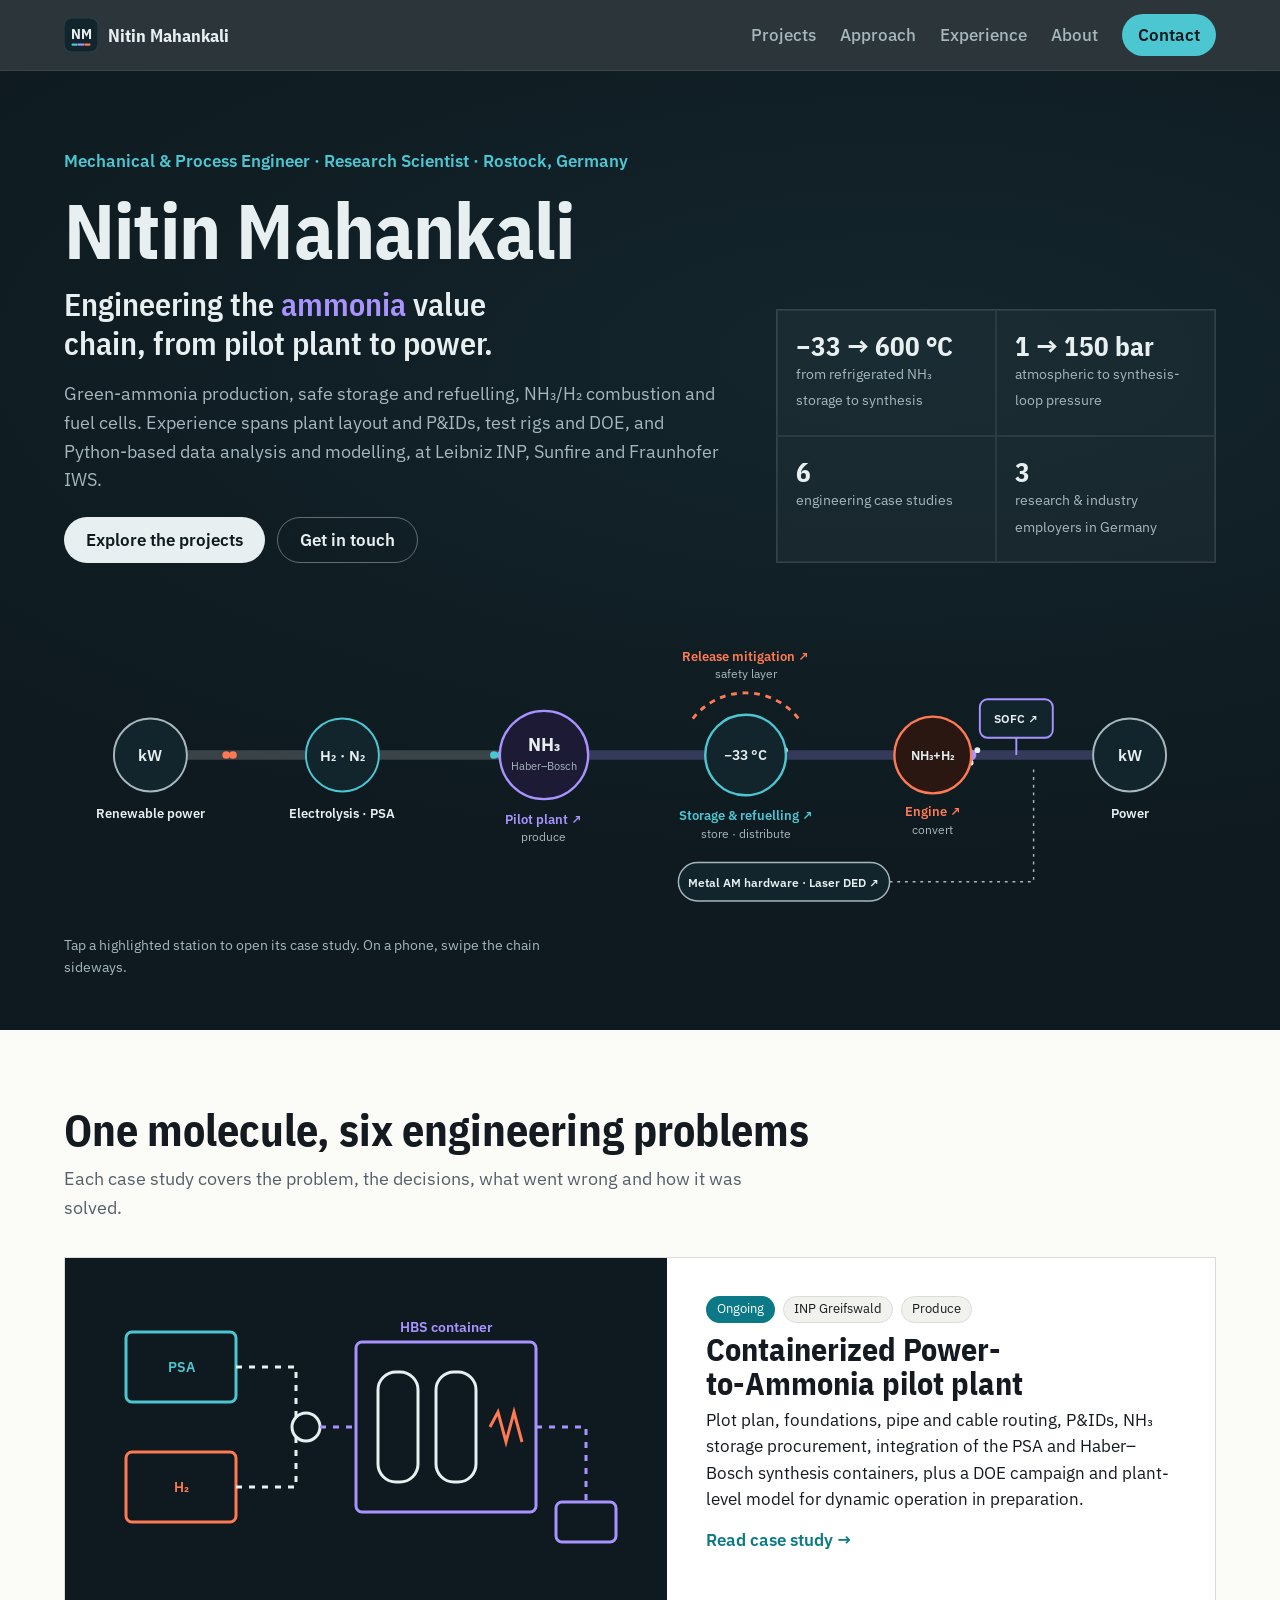
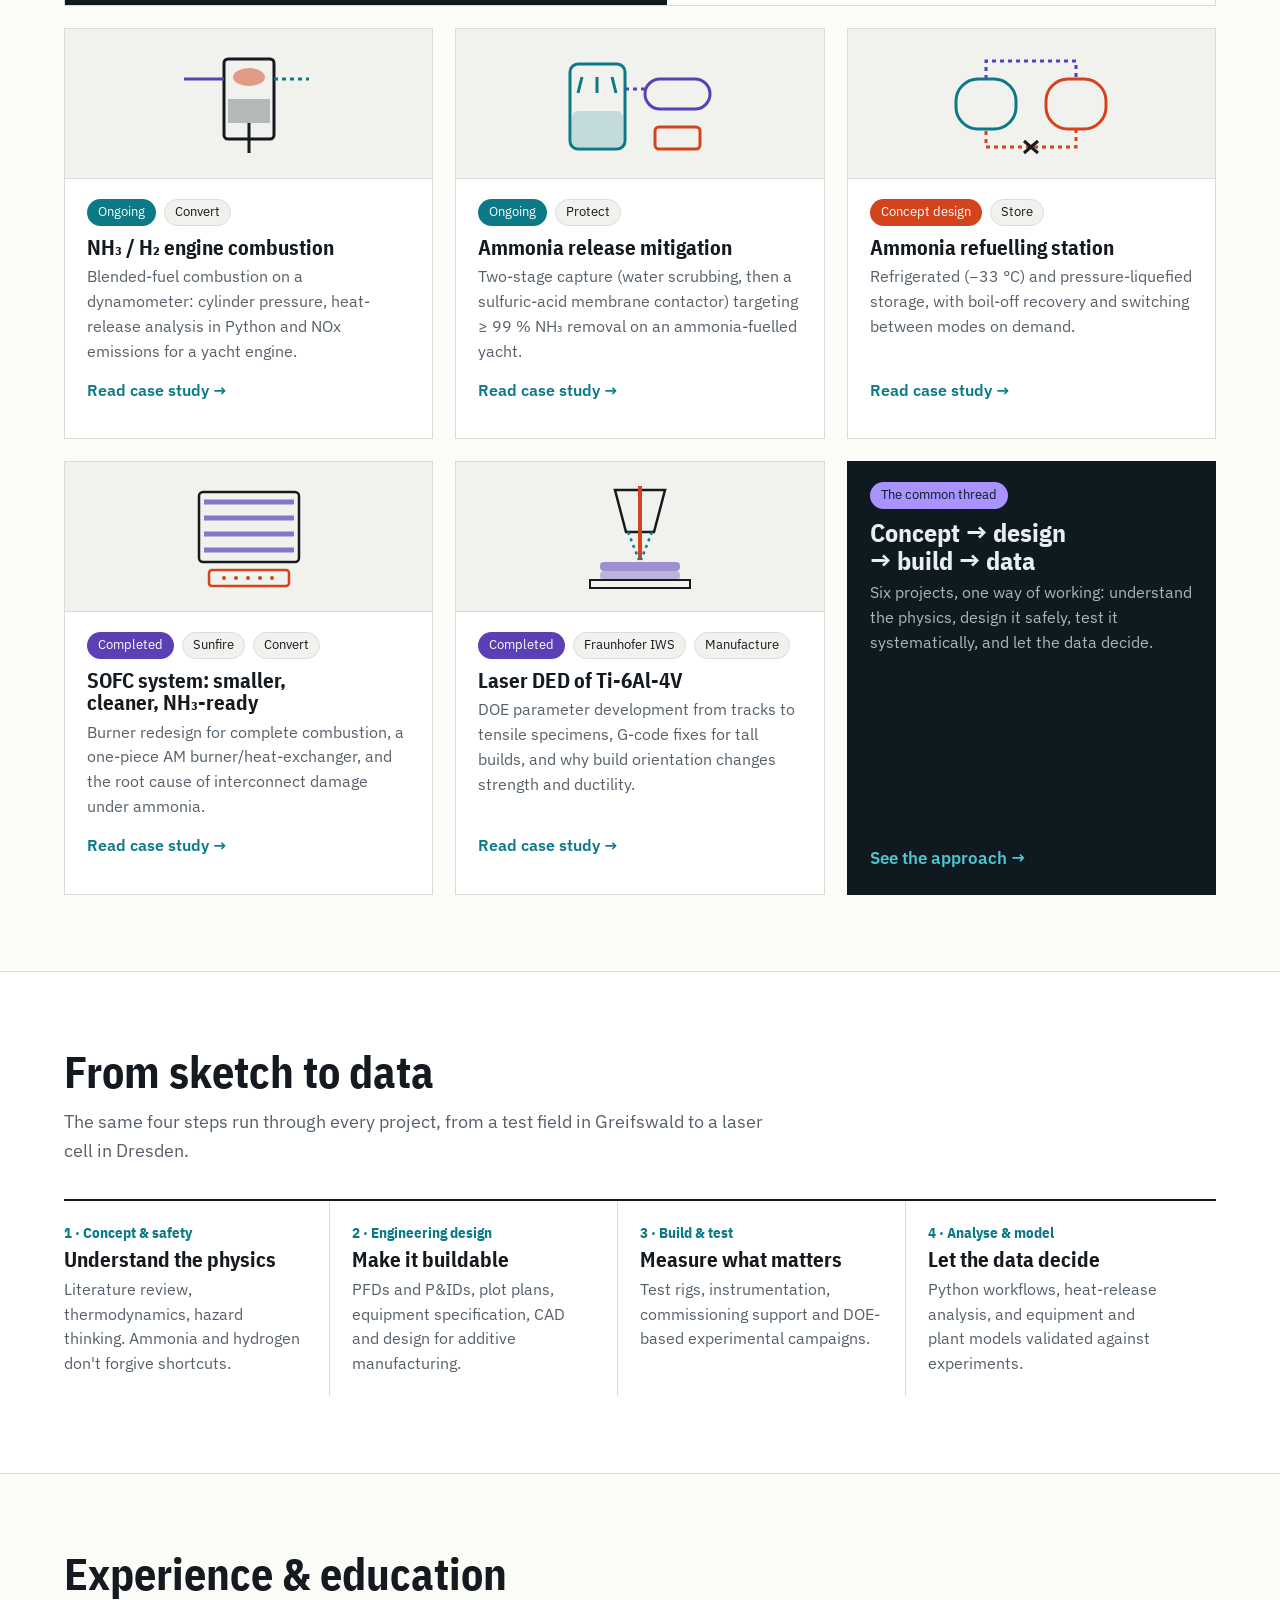
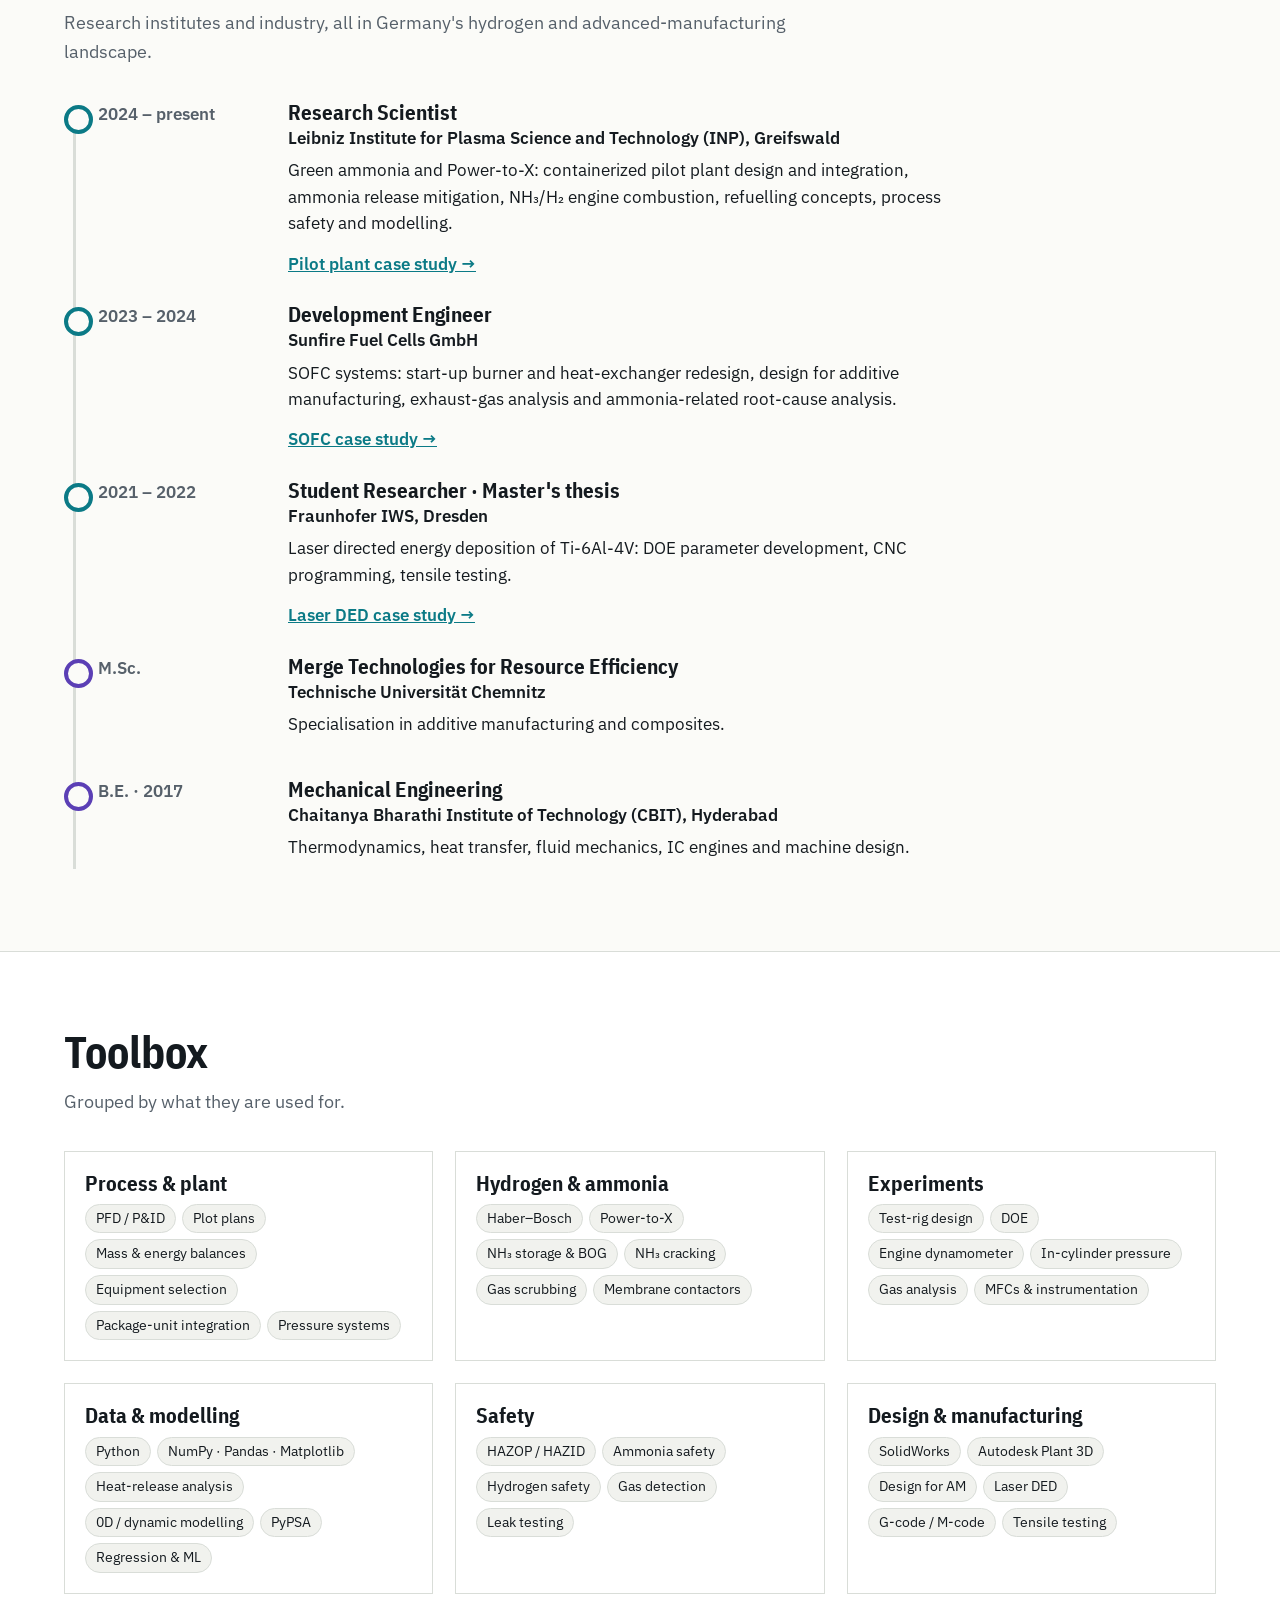
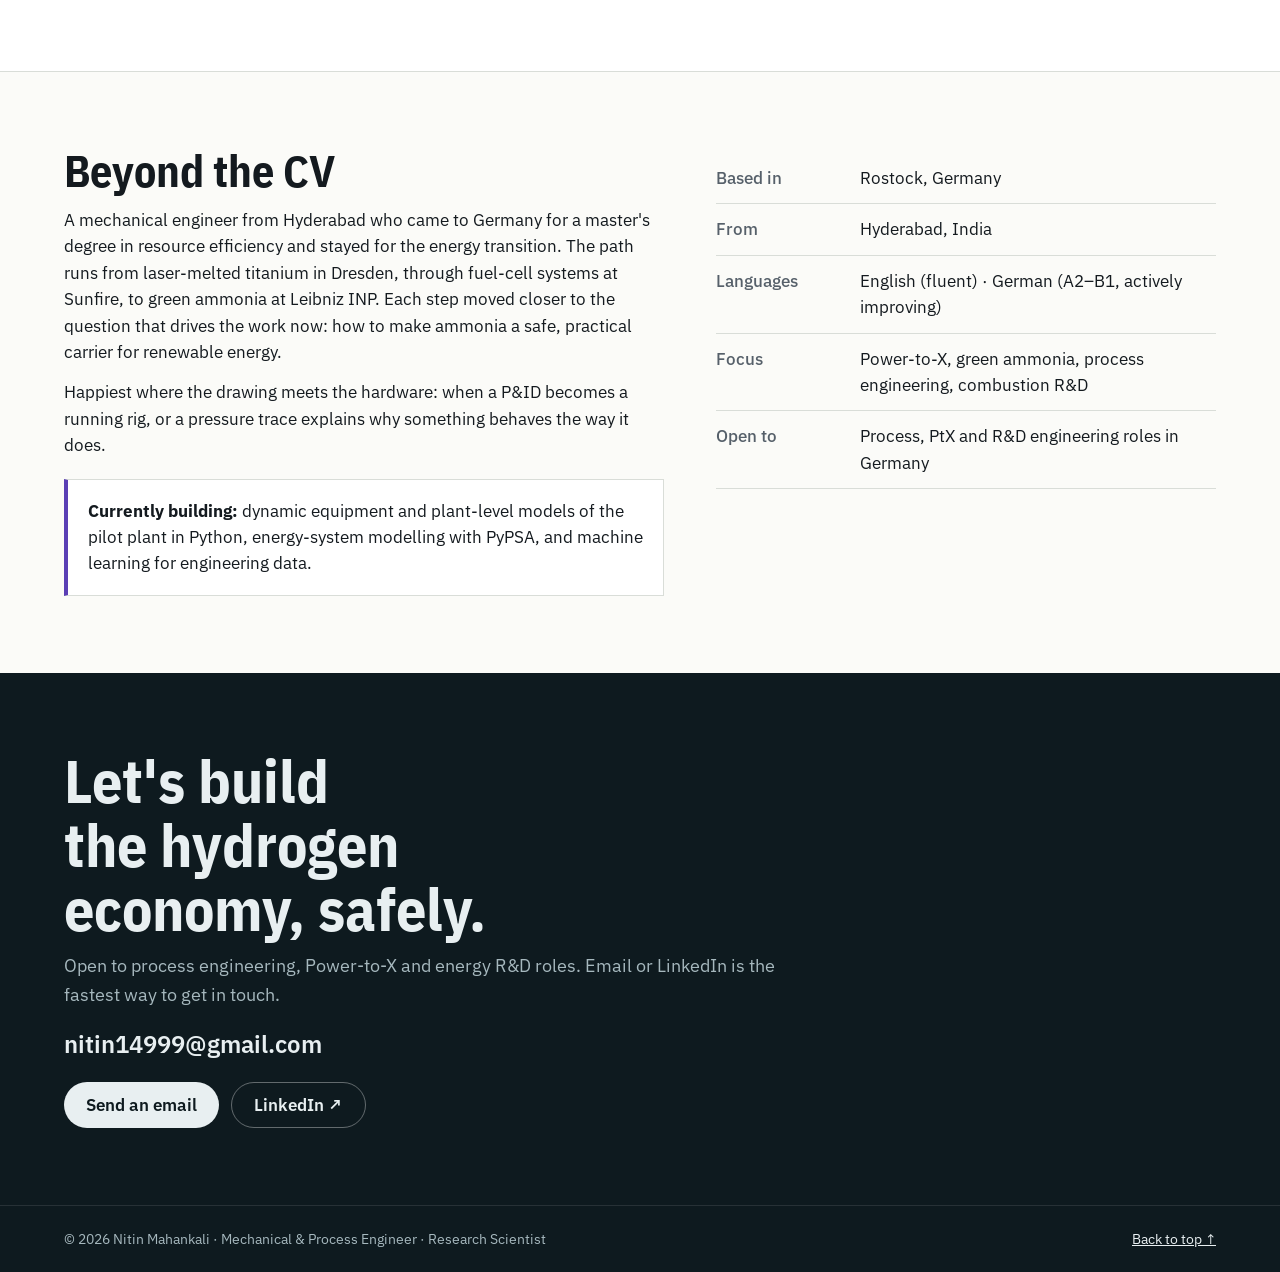
==== commit c991b98f: "Update favicon and improve CSS styles Updated favicon and improved CSS styles for better visual cons" ====
--- a/index.html
+++ b/index.html
@@ -7,15 +7,10 @@
 <meta name="description" content="Nitin Mahankali: mechanical and process engineer working across the ammonia value chain: Power-to-Ammonia pilot plants, NH₃/H₂ combustion, ammonia safety, refuelling, SOFC systems and metal additive manufacturing.">
 <meta property="og:title" content="Nitin Mahankali | Engineering the ammonia value chain">
 <meta property="og:description" content="Six engineering case studies, from a containerized Haber–Bosch pilot plant to NH₃/H₂ engines and SOFC systems.">
-<link rel="icon" href="data:image/svg+xml,%3Csvg xmlns='http://www.w3.org/2000/svg' viewBox='0 0 64 64'%3E%3Crect width='64' height='64' rx='14' fill='%230e1a1f'/%3E%3Cpath d='M14 46V18l16 28V18M34 46V18l8 16 8-16v28' fill='none' stroke='%234cc6d1' stroke-width='5' stroke-linejoin='round'/%3E%3C/svg%3E">
+<link rel="icon" href="data:image/svg+xml,%3Csvg xmlns='http://www.w3.org/2000/svg' viewBox='0 0 64 64'%3E%3Crect width='64' height='64' rx='15' fill='%2313252c' stroke='%232c4a54' stroke-width='1.5'/%3E%3Ctext x='32' y='40' text-anchor='middle' font-family='IBM Plex Sans Condensed, Arial Narrow, Arial, sans-serif' font-weight='700' font-size='28' letter-spacing='-0.5' fill='%23e8eff1'%3ENM%3C/text%3E%3Crect x='14' y='48' width='12' height='4' rx='2' fill='%234cc6d1'/%3E%3Crect x='26' y='48' width='12' height='4' fill='%23a993ff'/%3E%3Crect x='38' y='48' width='12' height='4' rx='2' fill='%23ff7a52'/%3E%3C/svg%3E">
 <link rel="preconnect" href="https://fonts.googleapis.com">
 <link href="https://fonts.googleapis.com/css2?family=IBM+Plex+Sans+Condensed:wght@600;700&family=IBM+Plex+Sans:wght@400;500;600&display=swap" rel="stylesheet">
 <style>
-/* VOICE: confident engineer's personal site; factual, warm, no slogans.
-   IDEA: the ammonia value chain as a live process line; every project is a station on it.
-   PICTURE: animated hero chain (power → H2/N2 → synthesis → storage → engine/SOFC → power) with molecules flowing; nodes link to case studies.
-   COLOUR and TYPE: deep process-ink hero; H2 vermilion, N2 teal, NH3 violet; IBM Plex Sans Condensed + Plex Sans, same as the case studies.
-   LAYOUT: dark hero + range strip, projects (featured + grid), approach, experience, toolbox, about, dark contact band. */
 :root{color-scheme:light dark;
 --bg:light-dark(#fbfbf8,#0f1418);--paper:light-dark(#ffffff,#151c21);--ink:light-dark(#141a1f,#e9edef);
 --mute:light-dark(#56606a,#9aa6ae);--rule:light-dark(#d9ddd8,#2a343b);--soft:light-dark(#f1f2ee,#1b2329);
@@ -33,14 +28,12 @@
 .band{padding:clamp(48px,6vw,96px) max(5vw,16px)}
 .wrap{max-width:1240px;margin:0 auto}
 .sub{color:var(--mute);font-size:18px;margin-bottom:34px}
-/* nav */
 nav{position:sticky;top:0;z-index:20;display:flex;flex-wrap:wrap;align-items:center;gap:6px 24px;padding:12px max(5vw,16px);background:rgba(14,26,31,.88);backdrop-filter:blur(10px);color:var(--on);border-bottom:1px solid rgba(255,255,255,.08)}
 nav .logo{display:flex;align-items:center;gap:10px;margin-right:auto;text-decoration:none;font:700 18px "IBM Plex Sans Condensed","IBM Plex Sans",sans-serif}
 nav .logo svg{width:34px;height:34px}
 nav a.l{color:var(--onm);text-decoration:none;font-weight:500;padding:10px 0}
 nav a.l:hover,nav a.l:focus-visible{color:var(--on)}
 nav .cta{background:var(--dn2);color:var(--deep);padding:8px 16px;border-radius:99px;font-weight:600;text-decoration:none}
-/* hero */
 .hero{background:radial-gradient(1200px 500px at 70% 30%,var(--deep2),var(--deep));color:var(--on);padding:clamp(40px,6vw,84px) max(5vw,16px) 0}
 .hero .eyebrow{color:var(--dn2);font-weight:600;margin-bottom:14px}
 .hero h1{font-size:clamp(40px,6.4vw,78px);letter-spacing:-.01em}
@@ -64,7 +57,6 @@
 .range div{padding:20px 18px 22px}
 .range b{display:block;font:700 clamp(20px,2.1vw,27px)/1.1 "IBM Plex Sans Condensed","IBM Plex Sans",sans-serif;white-space:nowrap}
 .range span{color:var(--onm);font-size:14px}
-/* projects */
 .feat{display:grid;grid-template-columns:minmax(0,1.1fr) minmax(0,1fr);background:var(--paper);border:1px solid var(--rule);text-decoration:none;margin-bottom:22px;transition:transform .25s,box-shadow .25s}
 .feat .art{background:var(--deep);display:flex;align-items:center;justify-content:center;padding:26px}
 .feat .art svg{width:100%;max-width:520px;height:auto}
@@ -81,13 +73,11 @@
 .meta span{padding:2px 10px;border-radius:99px;border:1px solid var(--rule);background:var(--soft)}
 .meta .st{border-color:transparent;color:#fff}
 .st.on{background:var(--n2)}.st.cp{background:var(--nh3)}.st.ds{background:var(--h2)}
-/* approach */
 .steps{display:grid;grid-template-columns:repeat(4,minmax(0,1fr));gap:0;counter-reset:s;border-top:2px solid var(--ink)}
 .steps div{padding:22px 22px 6px 0;border-right:1px solid var(--rule);margin-right:22px}
 .steps div:last-child{border:0}
 .steps b{display:block;font:700 15px "IBM Plex Sans Condensed","IBM Plex Sans",sans-serif;color:var(--n2);margin-bottom:6px}
 .steps p{font-size:15.5px;color:var(--mute)}
-/* experience */
 .tl{position:relative;display:grid;gap:26px;padding-left:34px}
 .tl:before{content:"";position:absolute;left:9px;top:6px;bottom:6px;width:3px;background:var(--rule)}
 .tl .it{position:relative;display:grid;grid-template-columns:170px minmax(0,1fr);gap:20px}
@@ -96,24 +86,20 @@
 .tl .when{font-weight:600;color:var(--mute)}
 .tl h3{margin-bottom:2px}.tl .org{font-weight:600;margin-bottom:6px}
 .tl a{color:var(--n2);font-weight:600}
-/* toolbox */
 .tools{display:grid;grid-template-columns:repeat(3,minmax(0,1fr));gap:22px}
 .tools>div{background:var(--paper);border:1px solid var(--rule);padding:20px}
 .chips{display:flex;flex-wrap:wrap;gap:6px;margin-top:10px}
 .chips span{font-size:13.5px;padding:3px 10px;border-radius:99px;background:var(--soft);border:1px solid var(--rule)}
-/* about */
 .about{display:grid;grid-template-columns:minmax(0,1.2fr) minmax(0,1fr);gap:clamp(24px,4vw,64px);align-items:start}
 .facts{display:grid;gap:12px}
 .facts div{display:grid;grid-template-columns:130px minmax(0,1fr);gap:14px;border-bottom:1px solid var(--rule);padding-bottom:12px}
 .facts dt{color:var(--mute);font-weight:500}
 .now{background:var(--paper);border:1px solid var(--rule);border-left:4px solid var(--nh3);padding:18px 20px;margin-top:20px}
-/* contact */
 .contact{background:var(--deep);color:var(--on)}
 .contact h2{font-size:clamp(34px,5vw,60px);max-width:16ch}
 .contact p{color:var(--onm);font-size:18px}
 .contact .addr{font:600 clamp(18px,2.2vw,24px) "IBM Plex Sans",sans-serif;color:var(--on);margin:18px 0 4px;word-break:break-all}
 footer{background:var(--deep);color:var(--onm);border-top:1px solid rgba(255,255,255,.1);padding:22px max(5vw,16px);font-size:14px;display:flex;flex-wrap:wrap;justify-content:space-between;gap:10px}
-/* motion */
 .reveal{opacity:0;transform:translateY(26px);transition:opacity .8s ease,transform .8s ease}
 .reveal.in{opacity:1;transform:none}
 a:focus-visible{outline:3px solid var(--dn2);outline-offset:3px}
@@ -126,7 +112,7 @@
 
 <nav aria-label="Main">
 <a class="logo" href="#home" aria-label="Nitin Mahankali, home">
-<svg viewBox="0 0 64 64" aria-hidden="true"><rect width="64" height="64" rx="14" fill="#13252c" stroke="#4cc6d1" stroke-width="2"/><path d="M14 46V18l16 28V18M34 46V18l8 16 8-16v28" fill="none" stroke="#e8eff1" stroke-width="4.5" stroke-linejoin="round" stroke-linecap="round"/><circle cx="50" cy="14" r="4" fill="#a993ff"/></svg>
+<svg viewBox="0 0 64 64" aria-hidden="true"><rect width="64" height="64" rx="15" fill="#13252c" stroke="#2c4a54" stroke-width="1.5"/><text x="32" y="40" text-anchor="middle" font-family="IBM Plex Sans Condensed, Arial Narrow, Arial, sans-serif" font-weight="700" font-size="28" letter-spacing="-0.5" fill="#e8eff1">NM</text><rect x="14" y="48" width="12" height="4" rx="2" fill="#4cc6d1"/><rect x="26" y="48" width="12" height="4" fill="#a993ff"/><rect x="38" y="48" width="12" height="4" rx="2" fill="#ff7a52"/></svg>
 Nitin Mahankali</a>
 <a class="l" href="#projects">Projects</a><a class="l" href="#approach">Approach</a><a class="l" href="#experience">Experience</a><a class="l" href="#about">About</a>
 <a class="cta" href="#contact">Contact</a>
@@ -161,13 +147,11 @@
 <g font-family="IBM Plex Sans, sans-serif" fill="#e8eff1">
 <path id="p1" d="M90 150H500" stroke="rgba(255,255,255,.18)" stroke-width="10" stroke-linecap="round" fill="none"/>
 <path id="p2" d="M500 150H1110" stroke="rgba(169,147,255,.25)" stroke-width="10" stroke-linecap="round" fill="none"/>
-<!-- safety shield -->
 <a href="projects/ammonia-mitigation.html" class="node" aria-label="Ammonia release mitigation case study">
 <path d="M655 112A70 70 0 0 1 765 112" fill="none" stroke="#ff7a52" stroke-width="3" stroke-dasharray="6 6"/>
 <text x="710" y="52" text-anchor="middle" font-size="14" font-weight="600" fill="#ff7a52">Release mitigation ↗</text>
 <text x="710" y="70" text-anchor="middle" font-size="12" fill="#a6b8be">safety layer</text>
 </a>
-<!-- molecules -->
 <g id="flow">
 <use href="#h2m"><animateMotion dur="5s" repeatCount="indefinite" path="M90 150H500"/></use>
 <use href="#n2m"><animateMotion dur="5s" begin="-1.6s" repeatCount="indefinite" path="M90 150H500"/></use>
@@ -176,7 +160,6 @@
 <use href="#mol"><animateMotion dur="7s" begin="-2.3s" repeatCount="indefinite" path="M500 150H1110"/></use>
 <use href="#mol"><animateMotion dur="7s" begin="-4.6s" repeatCount="indefinite" path="M500 150H1110"/></use>
 </g>
-<!-- nodes -->
 <g class="node"><circle class="ring" cx="90" cy="150" r="38" fill="#13252c" stroke="#a6b8be" stroke-width="2"/><text x="90" y="156" text-anchor="middle" font-weight="600" font-size="17">kW</text>
 <text x="90" y="216" text-anchor="middle" font-size="14" font-weight="600">Renewable power</text></g>
 <g class="node"><circle class="ring" cx="290" cy="150" r="38" fill="#13252c" stroke="#4cc6d1" stroke-width="2"/><text x="290" y="156" text-anchor="middle" font-weight="600" font-size="16">H₂ · N₂</text>
@@ -191,7 +174,6 @@
 <path d="M992 132V150" stroke="#a993ff" stroke-width="2"/></a>
 <g class="node"><circle class="ring" cx="1110" cy="150" r="38" fill="#13252c" stroke="#a6b8be" stroke-width="2"/><text x="1110" y="156" text-anchor="middle" font-weight="600" font-size="17">kW</text>
 <text x="1110" y="216" text-anchor="middle" font-size="14" font-weight="600">Power</text></g>
-<!-- manufacturing -->
 <a href="projects/laser-ded.html" class="node" aria-label="Laser DED additive manufacturing case study">
 <path d="M860 282H1010V160" fill="none" stroke="#a6b8be" stroke-width="1.5" stroke-dasharray="3 5"/>
 <rect x="640" y="262" width="220" height="40" rx="20" fill="#13252c" stroke="#a6b8be" stroke-width="1.5"/>
@@ -346,7 +328,6 @@
 {
 const io=new IntersectionObserver(es=>{for(const e of es){if(e.isIntersecting){e.target.classList.add('in');io.unobserve(e.target)}}},{threshold:.1});
 document.querySelectorAll('.reveal').forEach(el=>io.observe(el));
-const chain=document.getElementById('chain');
 const rm=window.matchMedia('(prefers-reduced-motion: reduce)');
 if(rm.matches){const f=document.getElementById('flow');if(f)f.style.display='none'}
 }
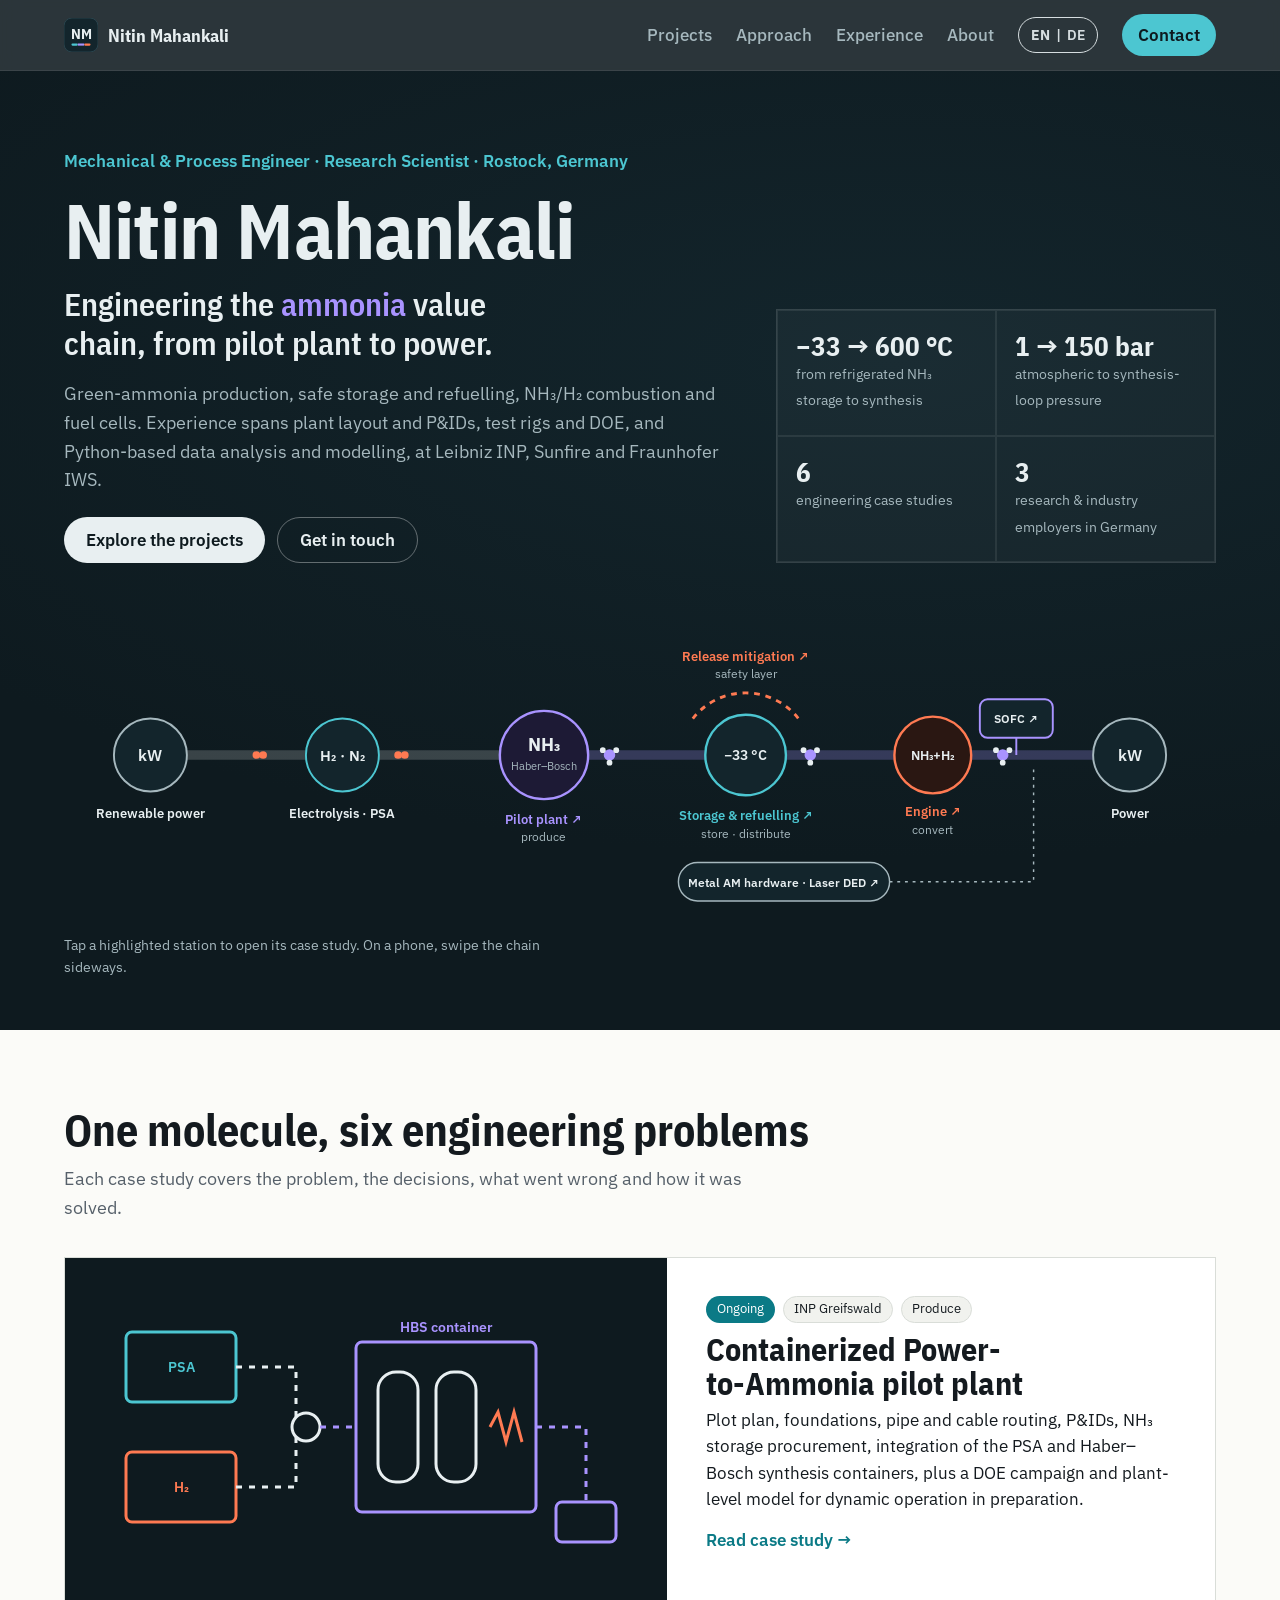
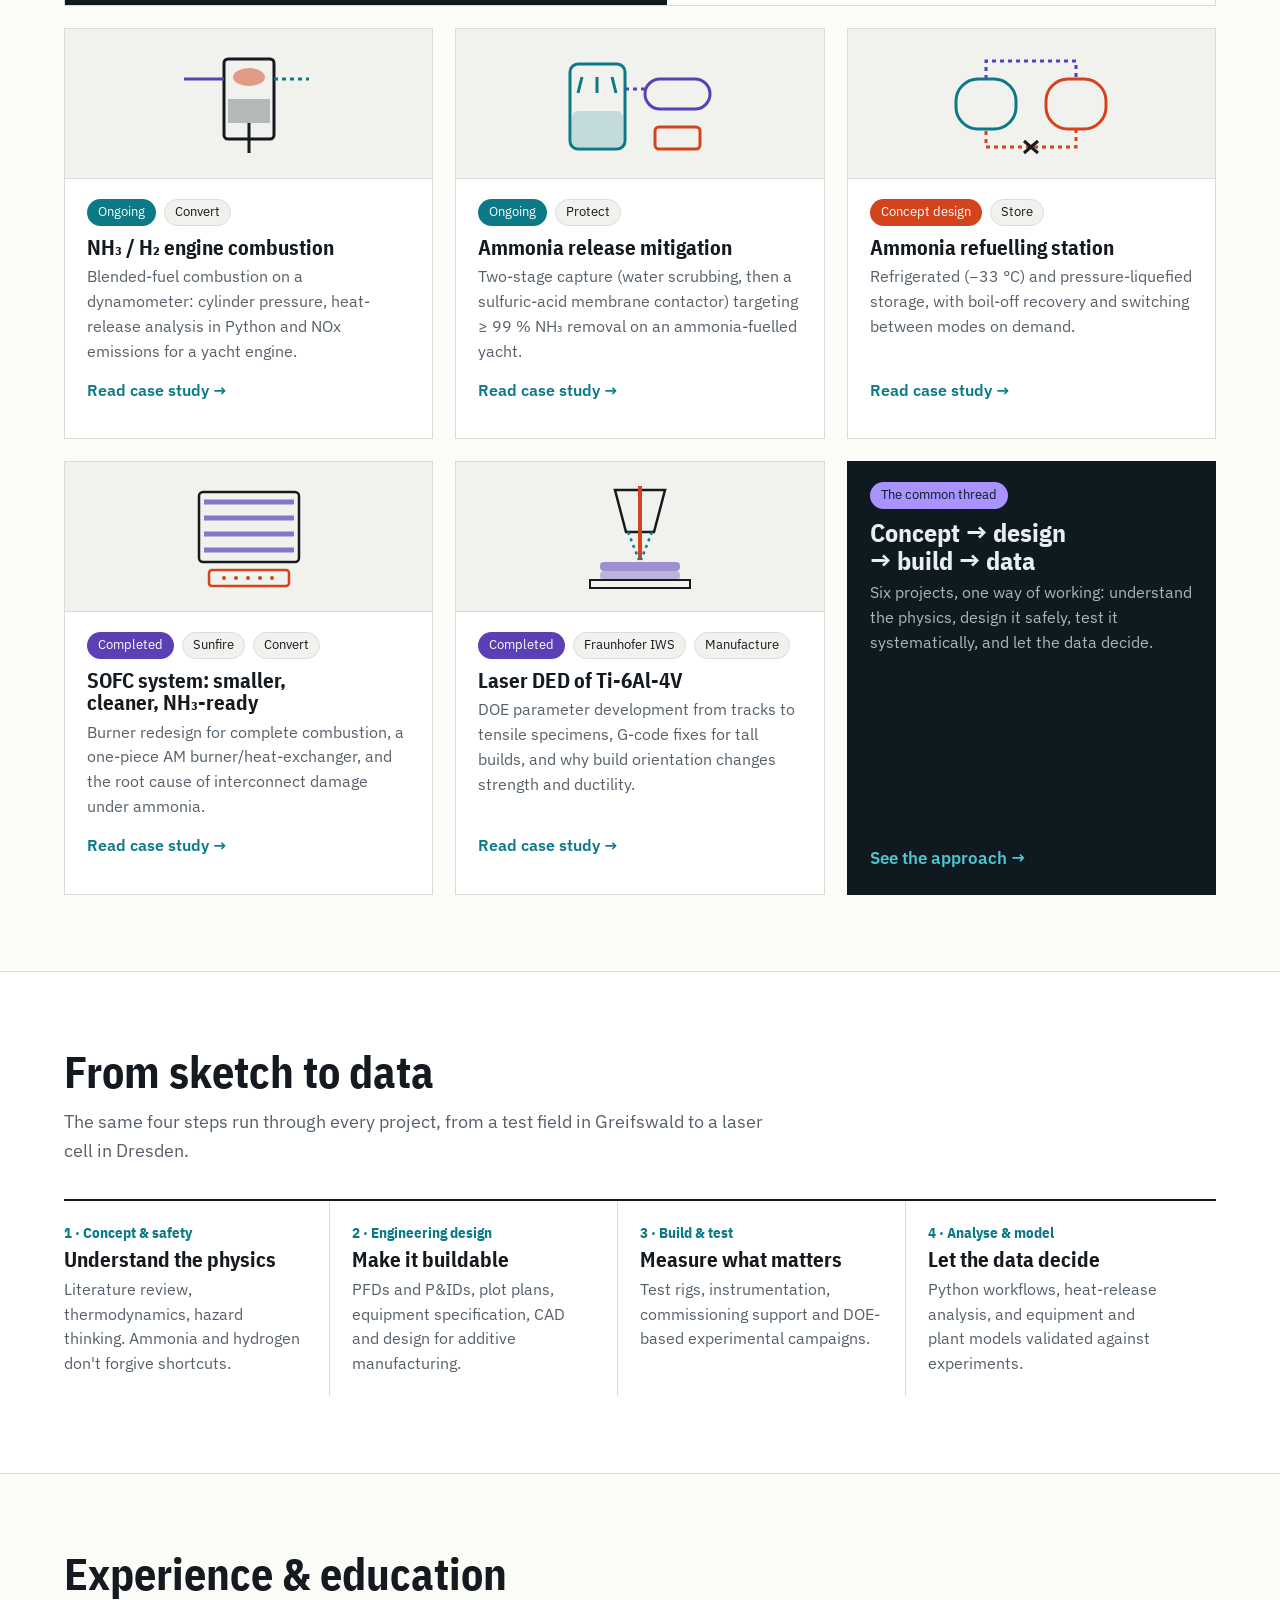
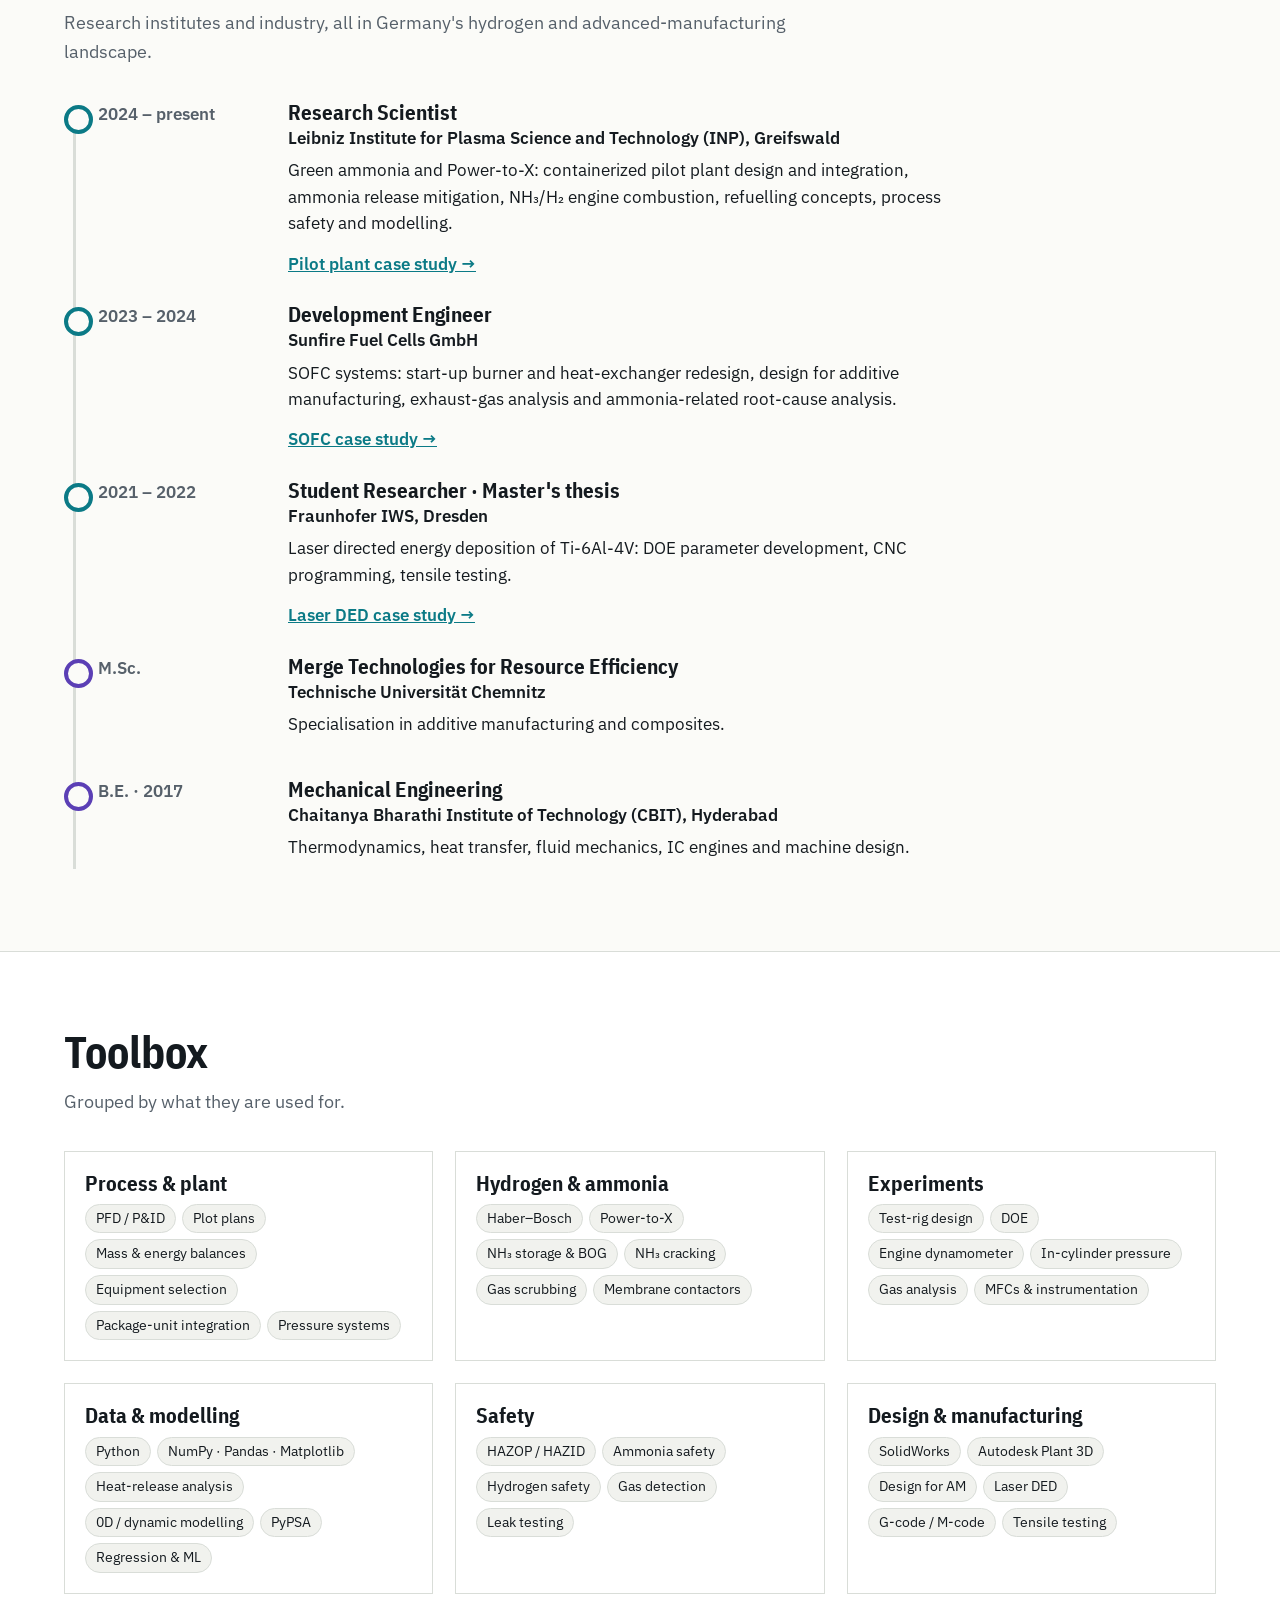
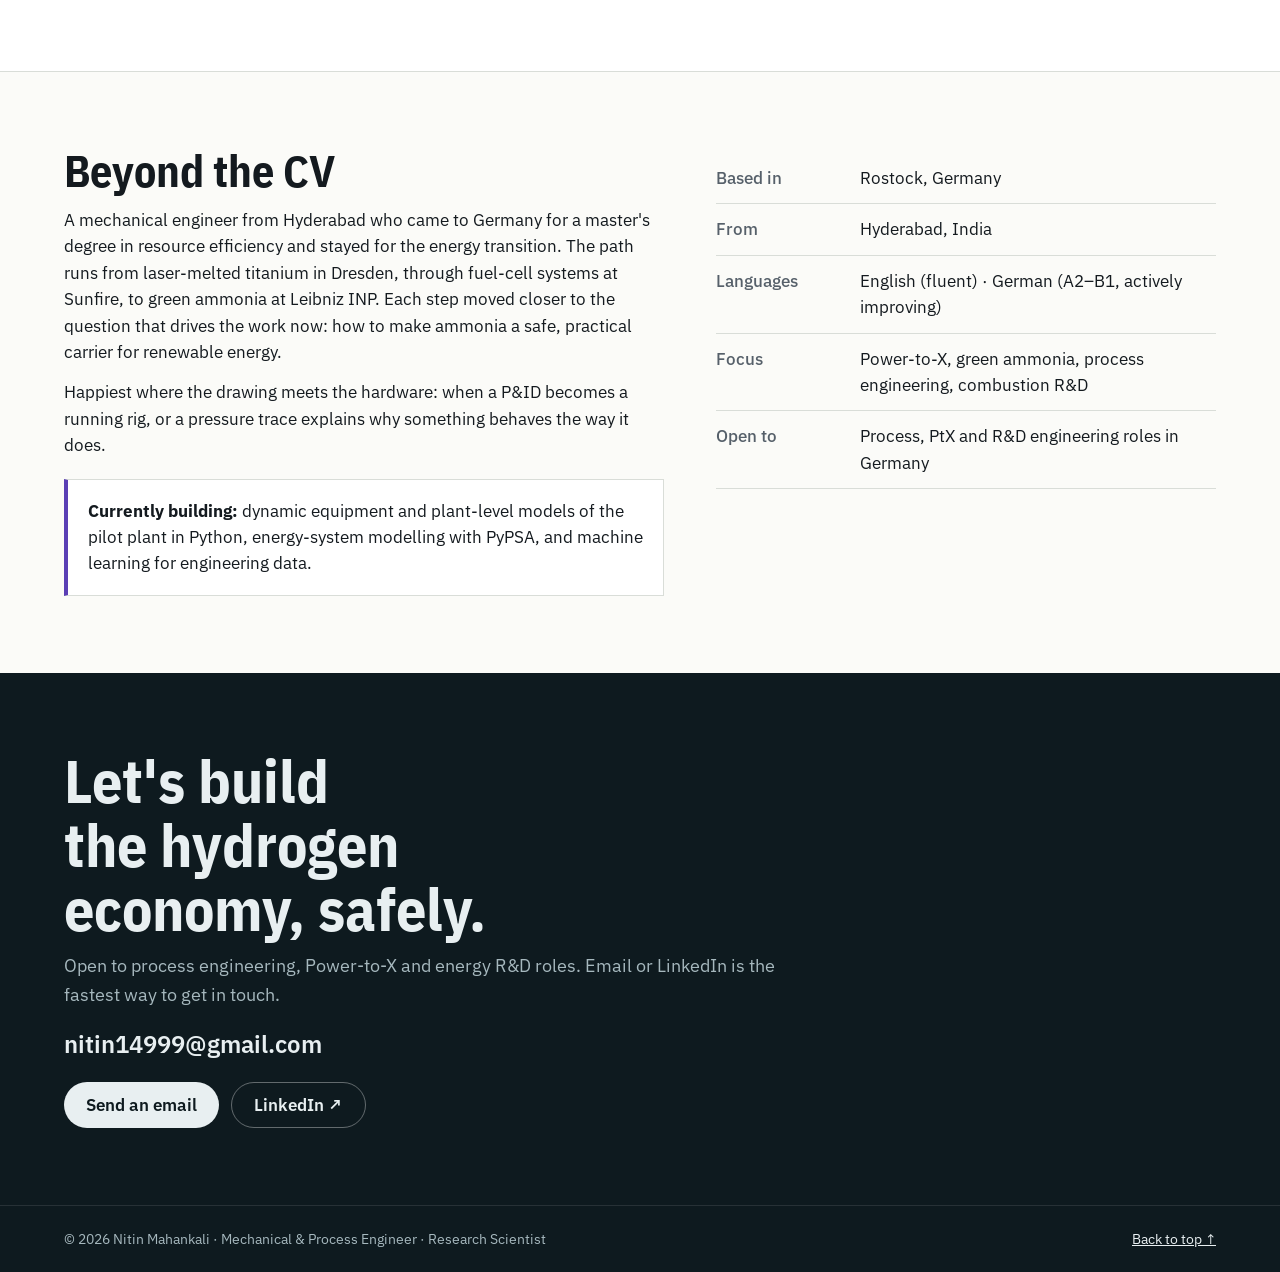
==== commit 034f5db0: "Add files via upload Add German version and EN/DE switch" ====
--- a/index.html
+++ b/index.html
@@ -8,9 +8,17 @@
 <meta property="og:title" content="Nitin Mahankali | Engineering the ammonia value chain">
 <meta property="og:description" content="Six engineering case studies, from a containerized Haber–Bosch pilot plant to NH₃/H₂ engines and SOFC systems.">
 <link rel="icon" href="data:image/svg+xml,%3Csvg xmlns='http://www.w3.org/2000/svg' viewBox='0 0 64 64'%3E%3Crect width='64' height='64' rx='15' fill='%2313252c' stroke='%232c4a54' stroke-width='1.5'/%3E%3Ctext x='32' y='40' text-anchor='middle' font-family='IBM Plex Sans Condensed, Arial Narrow, Arial, sans-serif' font-weight='700' font-size='28' letter-spacing='-0.5' fill='%23e8eff1'%3ENM%3C/text%3E%3Crect x='14' y='48' width='12' height='4' rx='2' fill='%234cc6d1'/%3E%3Crect x='26' y='48' width='12' height='4' fill='%23a993ff'/%3E%3Crect x='38' y='48' width='12' height='4' rx='2' fill='%23ff7a52'/%3E%3C/svg%3E">
+<link rel="alternate" hreflang="en" href="https://nitin14999.github.io/Nitin_Mahankali/">
+<link rel="alternate" hreflang="de" href="https://nitin14999.github.io/Nitin_Mahankali/de/">
+<link rel="alternate" hreflang="x-default" href="https://nitin14999.github.io/Nitin_Mahankali/">
 <link rel="preconnect" href="https://fonts.googleapis.com">
 <link href="https://fonts.googleapis.com/css2?family=IBM+Plex+Sans+Condensed:wght@600;700&family=IBM+Plex+Sans:wght@400;500;600&display=swap" rel="stylesheet">
 <style>
+/* VOICE: confident engineer's personal site; factual, warm, no slogans.
+   IDEA: the ammonia value chain as a live process line; every project is a station on it.
+   PICTURE: animated hero chain (power → H2/N2 → synthesis → storage → engine/SOFC → power) with molecules flowing; nodes link to case studies.
+   COLOUR and TYPE: deep process-ink hero; H2 vermilion, N2 teal, NH3 violet; IBM Plex Sans Condensed + Plex Sans, same as the case studies.
+   LAYOUT: dark hero + range strip, projects (featured + grid), approach, experience, toolbox, about, dark contact band. */
 :root{color-scheme:light dark;
 --bg:light-dark(#fbfbf8,#0f1418);--paper:light-dark(#ffffff,#151c21);--ink:light-dark(#141a1f,#e9edef);
 --mute:light-dark(#56606a,#9aa6ae);--rule:light-dark(#d9ddd8,#2a343b);--soft:light-dark(#f1f2ee,#1b2329);
@@ -28,12 +36,14 @@
 .band{padding:clamp(48px,6vw,96px) max(5vw,16px)}
 .wrap{max-width:1240px;margin:0 auto}
 .sub{color:var(--mute);font-size:18px;margin-bottom:34px}
+/* nav */
 nav{position:sticky;top:0;z-index:20;display:flex;flex-wrap:wrap;align-items:center;gap:6px 24px;padding:12px max(5vw,16px);background:rgba(14,26,31,.88);backdrop-filter:blur(10px);color:var(--on);border-bottom:1px solid rgba(255,255,255,.08)}
 nav .logo{display:flex;align-items:center;gap:10px;margin-right:auto;text-decoration:none;font:700 18px "IBM Plex Sans Condensed","IBM Plex Sans",sans-serif}
 nav .logo svg{width:34px;height:34px}
 nav a.l{color:var(--onm);text-decoration:none;font-weight:500;padding:10px 0}
 nav a.l:hover,nav a.l:focus-visible{color:var(--on)}
 nav .cta{background:var(--dn2);color:var(--deep);padding:8px 16px;border-radius:99px;font-weight:600;text-decoration:none}
+/* hero */
 .hero{background:radial-gradient(1200px 500px at 70% 30%,var(--deep2),var(--deep));color:var(--on);padding:clamp(40px,6vw,84px) max(5vw,16px) 0}
 .hero .eyebrow{color:var(--dn2);font-weight:600;margin-bottom:14px}
 .hero h1{font-size:clamp(40px,6.4vw,78px);letter-spacing:-.01em}
@@ -57,6 +67,7 @@
 .range div{padding:20px 18px 22px}
 .range b{display:block;font:700 clamp(20px,2.1vw,27px)/1.1 "IBM Plex Sans Condensed","IBM Plex Sans",sans-serif;white-space:nowrap}
 .range span{color:var(--onm);font-size:14px}
+/* projects */
 .feat{display:grid;grid-template-columns:minmax(0,1.1fr) minmax(0,1fr);background:var(--paper);border:1px solid var(--rule);text-decoration:none;margin-bottom:22px;transition:transform .25s,box-shadow .25s}
 .feat .art{background:var(--deep);display:flex;align-items:center;justify-content:center;padding:26px}
 .feat .art svg{width:100%;max-width:520px;height:auto}
@@ -73,11 +84,13 @@
 .meta span{padding:2px 10px;border-radius:99px;border:1px solid var(--rule);background:var(--soft)}
 .meta .st{border-color:transparent;color:#fff}
 .st.on{background:var(--n2)}.st.cp{background:var(--nh3)}.st.ds{background:var(--h2)}
+/* approach */
 .steps{display:grid;grid-template-columns:repeat(4,minmax(0,1fr));gap:0;counter-reset:s;border-top:2px solid var(--ink)}
 .steps div{padding:22px 22px 6px 0;border-right:1px solid var(--rule);margin-right:22px}
 .steps div:last-child{border:0}
 .steps b{display:block;font:700 15px "IBM Plex Sans Condensed","IBM Plex Sans",sans-serif;color:var(--n2);margin-bottom:6px}
 .steps p{font-size:15.5px;color:var(--mute)}
+/* experience */
 .tl{position:relative;display:grid;gap:26px;padding-left:34px}
 .tl:before{content:"";position:absolute;left:9px;top:6px;bottom:6px;width:3px;background:var(--rule)}
 .tl .it{position:relative;display:grid;grid-template-columns:170px minmax(0,1fr);gap:20px}
@@ -86,25 +99,30 @@
 .tl .when{font-weight:600;color:var(--mute)}
 .tl h3{margin-bottom:2px}.tl .org{font-weight:600;margin-bottom:6px}
 .tl a{color:var(--n2);font-weight:600}
+/* toolbox */
 .tools{display:grid;grid-template-columns:repeat(3,minmax(0,1fr));gap:22px}
 .tools>div{background:var(--paper);border:1px solid var(--rule);padding:20px}
 .chips{display:flex;flex-wrap:wrap;gap:6px;margin-top:10px}
 .chips span{font-size:13.5px;padding:3px 10px;border-radius:99px;background:var(--soft);border:1px solid var(--rule)}
+/* about */
 .about{display:grid;grid-template-columns:minmax(0,1.2fr) minmax(0,1fr);gap:clamp(24px,4vw,64px);align-items:start}
 .facts{display:grid;gap:12px}
 .facts div{display:grid;grid-template-columns:130px minmax(0,1fr);gap:14px;border-bottom:1px solid var(--rule);padding-bottom:12px}
 .facts dt{color:var(--mute);font-weight:500}
 .now{background:var(--paper);border:1px solid var(--rule);border-left:4px solid var(--nh3);padding:18px 20px;margin-top:20px}
+/* contact */
 .contact{background:var(--deep);color:var(--on)}
 .contact h2{font-size:clamp(34px,5vw,60px);max-width:16ch}
 .contact p{color:var(--onm);font-size:18px}
 .contact .addr{font:600 clamp(18px,2.2vw,24px) "IBM Plex Sans",sans-serif;color:var(--on);margin:18px 0 4px;word-break:break-all}
 footer{background:var(--deep);color:var(--onm);border-top:1px solid rgba(255,255,255,.1);padding:22px max(5vw,16px);font-size:14px;display:flex;flex-wrap:wrap;justify-content:space-between;gap:10px}
+/* motion */
 .reveal{opacity:0;transform:translateY(26px);transition:opacity .8s ease,transform .8s ease}
 .reveal.in{opacity:1;transform:none}
 a:focus-visible{outline:3px solid var(--dn2);outline-offset:3px}
 @media(max-width:980px){.top{grid-template-columns:minmax(0,1fr)}.grid,.tools{grid-template-columns:repeat(2,minmax(0,1fr))}.steps{grid-template-columns:repeat(2,minmax(0,1fr))}.steps div:nth-child(2){border:0}.feat,.about{grid-template-columns:minmax(0,1fr)}}
-@media(max-width:600px){.grid,.tools,.steps{grid-template-columns:minmax(0,1fr)}.steps div{border-right:0;border-bottom:1px solid var(--rule);margin-right:0}.range{grid-template-columns:repeat(2,minmax(0,1fr))}.tl .it{grid-template-columns:minmax(0,1fr);gap:4px}.facts div{grid-template-columns:minmax(0,1fr);gap:2px}nav a.l{display:none}}
+@media(max-width:600px){.grid,.tools,.steps{grid-template-columns:minmax(0,1fr)}.steps div{border-right:0;border-bottom:1px solid var(--rule);margin-right:0}.range{grid-template-columns:repeat(2,minmax(0,1fr))}.tl .it{grid-template-columns:minmax(0,1fr);gap:4px}.facts div{grid-template-columns:minmax(0,1fr);gap:2px}nav a.l{display:none}nav .logo{font-size:16px}}
+@media(max-width:430px){nav .cta{display:none}}
 @media(prefers-reduced-motion:reduce){html{scroll-behavior:auto}.reveal{opacity:1;transform:none;transition:none}.card,.feat{transition:none}}
 </style>
 </head>
@@ -115,6 +133,7 @@
 <svg viewBox="0 0 64 64" aria-hidden="true"><rect width="64" height="64" rx="15" fill="#13252c" stroke="#2c4a54" stroke-width="1.5"/><text x="32" y="40" text-anchor="middle" font-family="IBM Plex Sans Condensed, Arial Narrow, Arial, sans-serif" font-weight="700" font-size="28" letter-spacing="-0.5" fill="#e8eff1">NM</text><rect x="14" y="48" width="12" height="4" rx="2" fill="#4cc6d1"/><rect x="26" y="48" width="12" height="4" fill="#a993ff"/><rect x="38" y="48" width="12" height="4" rx="2" fill="#ff7a52"/></svg>
 Nitin Mahankali</a>
 <a class="l" href="#projects">Projects</a><a class="l" href="#approach">Approach</a><a class="l" href="#experience">Experience</a><a class="l" href="#about">About</a>
+<span class="lang" style="display:inline-flex;align-items:center;gap:6px;font-weight:600;font-size:14px;border:1px solid currentColor;border-radius:99px;padding:6px 12px;opacity:.9"><b>EN</b><span aria-hidden="true">|</span><a href="de/" hreflang="de" lang="de" style="text-decoration:none;padding:0" aria-label="Deutsche Version">DE</a></span>
 <a class="cta" href="#contact">Contact</a>
 </nav>
 
@@ -147,11 +166,13 @@
 <g font-family="IBM Plex Sans, sans-serif" fill="#e8eff1">
 <path id="p1" d="M90 150H500" stroke="rgba(255,255,255,.18)" stroke-width="10" stroke-linecap="round" fill="none"/>
 <path id="p2" d="M500 150H1110" stroke="rgba(169,147,255,.25)" stroke-width="10" stroke-linecap="round" fill="none"/>
+<!-- safety shield -->
 <a href="projects/ammonia-mitigation.html" class="node" aria-label="Ammonia release mitigation case study">
 <path d="M655 112A70 70 0 0 1 765 112" fill="none" stroke="#ff7a52" stroke-width="3" stroke-dasharray="6 6"/>
 <text x="710" y="52" text-anchor="middle" font-size="14" font-weight="600" fill="#ff7a52">Release mitigation ↗</text>
 <text x="710" y="70" text-anchor="middle" font-size="12" fill="#a6b8be">safety layer</text>
 </a>
+<!-- molecules -->
 <g id="flow">
 <use href="#h2m"><animateMotion dur="5s" repeatCount="indefinite" path="M90 150H500"/></use>
 <use href="#n2m"><animateMotion dur="5s" begin="-1.6s" repeatCount="indefinite" path="M90 150H500"/></use>
@@ -160,6 +181,7 @@
 <use href="#mol"><animateMotion dur="7s" begin="-2.3s" repeatCount="indefinite" path="M500 150H1110"/></use>
 <use href="#mol"><animateMotion dur="7s" begin="-4.6s" repeatCount="indefinite" path="M500 150H1110"/></use>
 </g>
+<!-- nodes -->
 <g class="node"><circle class="ring" cx="90" cy="150" r="38" fill="#13252c" stroke="#a6b8be" stroke-width="2"/><text x="90" y="156" text-anchor="middle" font-weight="600" font-size="17">kW</text>
 <text x="90" y="216" text-anchor="middle" font-size="14" font-weight="600">Renewable power</text></g>
 <g class="node"><circle class="ring" cx="290" cy="150" r="38" fill="#13252c" stroke="#4cc6d1" stroke-width="2"/><text x="290" y="156" text-anchor="middle" font-weight="600" font-size="16">H₂ · N₂</text>
@@ -174,6 +196,7 @@
 <path d="M992 132V150" stroke="#a993ff" stroke-width="2"/></a>
 <g class="node"><circle class="ring" cx="1110" cy="150" r="38" fill="#13252c" stroke="#a6b8be" stroke-width="2"/><text x="1110" y="156" text-anchor="middle" font-weight="600" font-size="17">kW</text>
 <text x="1110" y="216" text-anchor="middle" font-size="14" font-weight="600">Power</text></g>
+<!-- manufacturing -->
 <a href="projects/laser-ded.html" class="node" aria-label="Laser DED additive manufacturing case study">
 <path d="M860 282H1010V160" fill="none" stroke="#a6b8be" stroke-width="1.5" stroke-dasharray="3 5"/>
 <rect x="640" y="262" width="220" height="40" rx="20" fill="#13252c" stroke="#a6b8be" stroke-width="1.5"/>
@@ -328,6 +351,7 @@
 {
 const io=new IntersectionObserver(es=>{for(const e of es){if(e.isIntersecting){e.target.classList.add('in');io.unobserve(e.target)}}},{threshold:.1});
 document.querySelectorAll('.reveal').forEach(el=>io.observe(el));
+const chain=document.getElementById('chain');
 const rm=window.matchMedia('(prefers-reduced-motion: reduce)');
 if(rm.matches){const f=document.getElementById('flow');if(f)f.style.display='none'}
 }
